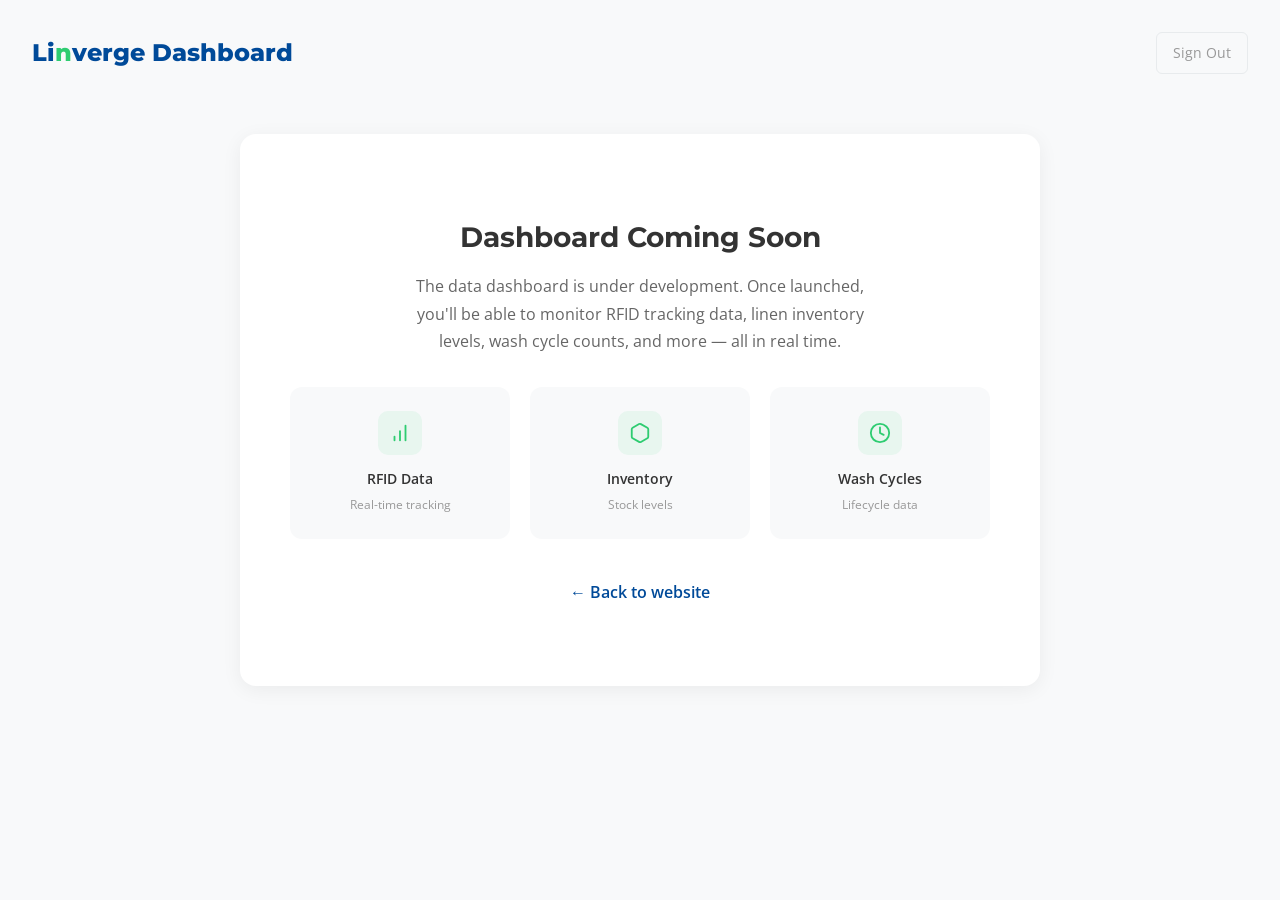
==== dashboard-main.html @ f73af3ba "Initial commit: Linverge website v2 - 5 English pages: index, digital-linen, supplies, about, contac" ====
<!DOCTYPE html>
<html lang="en">
<head>
    <meta charset="UTF-8">
    <meta name="viewport" content="width=device-width, initial-scale=1.0">
    <title>Dashboard - Linverge</title>
    <link href="https://fonts.googleapis.com/css2?family=Montserrat:wght@400;600;700;800&family=Open+Sans:wght@300;400;500;600&display=swap" rel="stylesheet">
    <link rel="stylesheet" href="css/common.css">
    <style>
        .dash-wrapper {
            min-height: 100vh;
            background: var(--bg-light);
            padding: 32px;
        }

        .dash-header {
            display: flex;
            align-items: center;
            justify-content: space-between;
            margin-bottom: 32px;
        }

        .dash-logo {
            font-family: 'Montserrat', sans-serif;
            font-size: 24px;
            font-weight: 800;
            color: var(--primary);
        }

        .dash-logo .accent { color: var(--tech); }

        .dash-logout {
            font-size: 14px;
            color: var(--text-muted);
            text-decoration: none;
            padding: 8px 16px;
            border: 1px solid var(--border);
            border-radius: 6px;
            transition: var(--transition);
        }

        .dash-logout:hover {
            color: var(--primary);
            border-color: var(--primary);
        }

        .dash-placeholder {
            background: var(--bg-white);
            border-radius: 16px;
            padding: 80px 40px;
            text-align: center;
            box-shadow: 0 4px 20px var(--shadow);
            max-width: 800px;
            margin: 60px auto;
        }

        .dash-placeholder h2 {
            font-family: 'Montserrat', sans-serif;
            font-size: 28px;
            font-weight: 700;
            color: var(--text-primary);
            margin-bottom: 12px;
        }

        .dash-placeholder p {
            color: var(--text-secondary);
            font-size: 16px;
            max-width: 480px;
            margin: 0 auto 32px;
            line-height: 1.7;
        }

        .dash-features {
            display: grid;
            grid-template-columns: repeat(auto-fit, minmax(200px, 1fr));
            gap: 20px;
            max-width: 700px;
            margin: 0 auto 40px;
        }

        .dash-feature {
            background: var(--bg-light);
            border-radius: 12px;
            padding: 24px 16px;
            text-align: center;
        }

        .dash-feature-icon {
            width: 44px;
            height: 44px;
            margin: 0 auto 12px;
            background: var(--tech-soft);
            border-radius: 10px;
            display: flex;
            align-items: center;
            justify-content: center;
        }

        .dash-feature-icon svg {
            width: 22px;
            height: 22px;
            stroke: var(--tech);
            fill: none;
            stroke-width: 2;
            stroke-linecap: round;
            stroke-linejoin: round;
        }

        .dash-feature h4 {
            font-size: 14px;
            font-weight: 600;
            color: var(--text-primary);
            margin-bottom: 4px;
        }

        .dash-feature p {
            font-size: 12px;
            color: var(--text-muted);
            margin: 0;
        }

        @media (max-width: 768px) {
            .dash-wrapper { padding: 16px; }
            .dash-placeholder { padding: 48px 24px; }
            .dash-placeholder h2 { font-size: 22px; }
        }
    </style>
</head>
<body>
    <div class="dash-wrapper">
        <div class="dash-header">
            <div class="dash-logo">Li<span class="accent">n</span>verge Dashboard</div>
            <a href="index.html" class="dash-logout">Sign Out</a>
        </div>

        <div class="dash-placeholder">
            <h2>Dashboard Coming Soon</h2>
            <p>The data dashboard is under development. Once launched, you'll be able to monitor RFID tracking data, linen inventory levels, wash cycle counts, and more — all in real time.</p>

            <div class="dash-features">
                <div class="dash-feature">
                    <div class="dash-feature-icon">
                        <svg viewBox="0 0 24 24"><path d="M12 20V10"/><path d="M18 20V4"/><path d="M6 20v-4"/></svg>
                    </div>
                    <h4>RFID Data</h4>
                    <p>Real-time tracking</p>
                </div>
                <div class="dash-feature">
                    <div class="dash-feature-icon">
                        <svg viewBox="0 0 24 24"><path d="M21 16V8a2 2 0 0 0-1-1.73l-7-4a2 2 0 0 0-2 0l-7 4A2 2 0 0 0 3 8v8a2 2 0 0 0 1 1.73l7 4a2 2 0 0 0 2 0l7-4A2 2 0 0 0 21 16z"/></svg>
                    </div>
                    <h4>Inventory</h4>
                    <p>Stock levels</p>
                </div>
                <div class="dash-feature">
                    <div class="dash-feature-icon">
                        <svg viewBox="0 0 24 24"><circle cx="12" cy="12" r="10"/><path d="M12 6v6l4 2"/></svg>
                    </div>
                    <h4>Wash Cycles</h4>
                    <p>Lifecycle data</p>
                </div>
            </div>

            <a href="index.html" style="color: var(--primary); text-decoration: none; font-weight: 600;">&larr; Back to website</a>
        </div>
    </div>
</body>
</html>
---- css/common.css ----
/* ===== Linverge V2 — Digital Industrial Luxury ===== */
:root {
    --primary: #004A99;
    --primary-dark: #003570;
    --primary-light: #0062C4;
    --tech: #2ECC71;
    --tech-glow: rgba(46, 204, 113, 0.3);
    --tech-soft: rgba(46, 204, 113, 0.08);
    --dark: #333333;
    --text-primary: #333333;
    --text-secondary: #666666;
    --text-muted: #999999;
    --bg-white: #FFFFFF;
    --bg-light: #F8F9FA;
    --border: #E8EBED;
    --midnight: #0a1628;
    --midnight-light: #162240;
    --mint-white: #f0f7f4;
    --shadow: rgba(0, 0, 0, 0.06);
    --shadow-hover: rgba(0, 0, 0, 0.12);
    --transition: all 0.3s cubic-bezier(0.16, 1, 0.3, 1);
}

* { margin: 0; padding: 0; box-sizing: border-box; }
html { scroll-behavior: smooth; }

body {
    font-family: 'Open Sans', -apple-system, BlinkMacSystemFont, 'Segoe UI', sans-serif;
    color: var(--text-primary);
    background: var(--bg-white);
    line-height: 1.7;
    overflow-x: hidden;
    -webkit-font-smoothing: antialiased;
    word-wrap: break-word;
    overflow-wrap: break-word;
    -webkit-hyphens: auto;
    -ms-hyphens: auto;
    hyphens: auto;
}

/* ===== NAVIGATION ===== */
.navbar {
    position: fixed;
    top: 0; left: 0; right: 0;
    z-index: 1000;
    padding: 0 48px;
    height: 68px;
    display: flex;
    align-items: center;
    justify-content: space-between;
    transition: var(--transition);
}

.navbar.scrolled {
    background: rgba(10, 22, 40, 0.97);
    backdrop-filter: blur(20px);
    box-shadow: 0 2px 20px rgba(0,0,0,0.15);
}

.nav-logo {
    font-family: 'Montserrat', sans-serif;
    font-weight: 700;
    font-size: 22px;
    color: #fff;
    text-decoration: none;
    letter-spacing: 0.02em;
}

.nav-logo .accent { color: var(--tech); }

.nav-links {
    display: flex;
    gap: 32px;
    list-style: none;
    align-items: center;
}

.nav-links a {
    color: rgba(255,255,255,0.8);
    text-decoration: none;
    font-size: 14px;
    font-weight: 500;
    transition: color 0.3s;
    position: relative;
}

.nav-links a::after {
    content: '';
    position: absolute;
    bottom: -4px;
    left: 0;
    width: 0;
    height: 2px;
    background: var(--tech);
    transition: width 0.3s;
}

.nav-links a:hover { color: #fff; }
.nav-links a:hover::after { width: 100%; }
.nav-links a.active { color: var(--tech); }
.nav-links a.active::after { width: 100%; }

.lang-switch {
    display: flex;
    gap: 6px;
    align-items: center;
}

.lang-switch a {
    color: rgba(255,255,255,0.45);
    text-decoration: none;
    font-size: 11px;
    font-weight: 600;
    padding: 4px 8px;
    border-radius: 4px;
    transition: var(--transition);
}

.lang-switch a:hover,
.lang-switch a.active {
    color: var(--tech);
    background: rgba(46, 204, 113, 0.1);
}

.nav-cta {
    background: var(--tech);
    color: var(--primary-dark);
    padding: 10px 24px;
    border-radius: 8px;
    text-decoration: none;
    font-size: 14px;
    font-weight: 700;
    transition: var(--transition);
    position: relative;
    overflow: hidden;
}

.nav-cta::before {
    content: '';
    position: absolute;
    inset: 0;
    background: linear-gradient(135deg, transparent, rgba(255,255,255,0.2), transparent);
    transform: translateX(-100%);
    transition: transform 0.5s;
}

.nav-cta:hover::before { transform: translateX(100%); }
.nav-cta:hover {
    box-shadow: 0 4px 20px var(--tech-glow);
    transform: translateY(-1px);
}

/* ===== HERO ===== */
.hero {
    position: relative;
    height: 100vh;
    min-height: 700px;
    display: flex;
    align-items: center;
    justify-content: center;
    text-align: center;
    overflow: hidden;
}

.hero-bg {
    position: absolute;
    inset: 0;
    background: url('../hero-bg.jpg') center/cover no-repeat;
}

.hero-overlay {
    position: absolute;
    inset: 0;
    background: linear-gradient(180deg, rgba(0, 74, 153, 0.75) 0%, rgba(0, 53, 112, 0.88) 50%, rgba(0, 30, 60, 0.95) 100%);
}

.hero-content {
    position: relative;
    z-index: 2;
    max-width: 820px;
    padding: 0 24px;
}

.hero-logo {
    font-family: 'Montserrat', sans-serif;
    font-size: 72px;
    font-weight: 700;
    color: #fff;
    letter-spacing: 0.02em;
    margin-bottom: 12px;
    line-height: 1;
}

.hero-logo .accent { color: var(--tech); }

.hero-headline {
    font-family: 'Montserrat', sans-serif;
    font-size: 40px;
    font-weight: 700;
    color: #fff;
    line-height: 1.25;
    margin-bottom: 20px;
    text-wrap: balance;
    overflow-wrap: break-word;
}

.hero-subtitle {
    font-size: 17px;
    color: rgba(255,255,255,0.65);
    max-width: 640px;
    margin: 0 auto 40px;
    line-height: 1.8;
}

.hero-buttons {
    display: flex;
    gap: 16px;
    justify-content: center;
    flex-wrap: wrap;
}

.btn-primary {
    display: inline-flex;
    align-items: center;
    gap: 10px;
    background: var(--tech);
    color: var(--primary-dark);
    padding: 16px 36px;
    border-radius: 8px;
    text-decoration: none;
    font-size: 15px;
    font-weight: 700;
    transition: var(--transition);
    position: relative;
    overflow: hidden;
}

.btn-primary::before {
    content: '';
    position: absolute;
    inset: 0;
    background: linear-gradient(135deg, transparent, rgba(255,255,255,0.25), transparent);
    transform: translateX(-100%);
    transition: transform 0.5s;
}

.btn-primary:hover::before { transform: translateX(100%); }
.btn-primary:hover {
    box-shadow: 0 8px 30px var(--tech-glow);
    transform: translateY(-2px);
}

.btn-secondary {
    display: inline-flex;
    align-items: center;
    gap: 10px;
    background: rgba(255,255,255,0.08);
    color: #fff;
    padding: 16px 36px;
    border-radius: 8px;
    text-decoration: none;
    font-size: 15px;
    font-weight: 600;
    border: 1px solid rgba(255,255,255,0.2);
    transition: var(--transition);
}

.btn-secondary:hover {
    background: rgba(255,255,255,0.15);
    border-color: rgba(255,255,255,0.35);
}

/* Particles */
.particles {
    position: absolute;
    inset: 0;
    z-index: 1;
    pointer-events: none;
    overflow: hidden;
}

.particle {
    position: absolute;
    width: 3px; height: 3px;
    background: var(--tech);
    border-radius: 50%;
    opacity: 0;
    animation: float-up 8s ease-in-out infinite;
}

.particle:nth-child(1) { left: 15%; animation-delay: 0s; }
.particle:nth-child(2) { left: 35%; animation-delay: 1.5s; width: 5px; height: 5px; }
.particle:nth-child(3) { left: 55%; animation-delay: 3s; }
.particle:nth-child(4) { left: 75%; animation-delay: 0.8s; width: 4px; height: 4px; }
.particle:nth-child(5) { left: 90%; animation-delay: 5s; }
.particle:nth-child(6) { left: 25%; animation-delay: 4s; width: 2px; height: 2px; }

@keyframes float-up {
    0% { bottom: -10px; opacity: 0; transform: translateX(0); }
    20% { opacity: 0.5; }
    80% { opacity: 0.2; }
    100% { bottom: 100%; opacity: 0; transform: translateX(15px); }
}

.scroll-hint {
    position: absolute;
    bottom: 32px;
    left: 50%;
    transform: translateX(-50%);
    z-index: 2;
    color: rgba(255,255,255,0.3);
    animation: bounce 2s ease-in-out infinite;
}

@keyframes bounce {
    0%, 100% { transform: translateX(-50%) translateY(0); }
    50% { transform: translateX(-50%) translateY(8px); }
}

/* ===== SECTIONS ===== */
.section {
    padding: 100px 48px;
    max-width: 1200px;
    margin: 0 auto;
}

.section-header {
    text-align: center;
    margin-bottom: 56px;
}

.section-label {
    font-size: 12px;
    font-weight: 700;
    color: var(--tech);
    text-transform: uppercase;
    letter-spacing: 0.15em;
    margin-bottom: 12px;
}

.section-title {
    font-family: 'Montserrat', sans-serif;
    font-size: 36px;
    font-weight: 700;
    color: var(--text-primary);
    line-height: 1.25;
    margin-bottom: 16px;
    word-break: break-word;
    overflow-wrap: break-word;
    text-wrap: balance;
}

.section-desc {
    font-size: 17px;
    color: var(--text-secondary);
    max-width: 600px;
    margin: 0 auto;
    line-height: 1.7;
}

/* ===== PAIN POINTS CAROUSEL ===== */
.pain-carousel {
    display: grid;
    grid-template-columns: repeat(3, 1fr);
    gap: 28px;
}

.pain-card {
    background: var(--bg-white);
    border: 1px solid var(--border);
    border-radius: 16px;
    padding: 40px 32px;
    text-align: center;
    transition: var(--transition);
    position: relative;
    overflow: hidden;
}

.pain-card::before {
    content: '';
    position: absolute;
    top: 0; left: 0;
    width: 100%; height: 3px;
    background: linear-gradient(90deg, var(--primary), var(--tech));
    transform: scaleX(0);
    transform-origin: left;
    transition: transform 0.4s ease;
}

.pain-card:hover {
    box-shadow: 0 16px 48px var(--shadow-hover);
    transform: translateY(-6px);
    border-color: transparent;
}

.pain-card:hover::before { transform: scaleX(1); }

.pain-icon {
    width: 64px; height: 64px;
    background: var(--tech-soft);
    border-radius: 16px;
    display: flex;
    align-items: center;
    justify-content: center;
    margin: 0 auto 24px;
}

.pain-card h3 {
    font-family: 'Montserrat', sans-serif;
    font-size: 20px;
    font-weight: 700;
    color: var(--text-primary);
    margin-bottom: 12px;
    line-height: 1.35;
    word-break: break-word;
    overflow-wrap: break-word;
    text-wrap: balance;
}

.pain-card p {
    font-size: 15px;
    color: var(--text-secondary);
    line-height: 1.7;
}

/* ===== DUAL ENGINE (SPLIT SCREEN) ===== */
.dual-engine {
    display: grid;
    grid-template-columns: 1fr 1fr;
    gap: 0;
    border-radius: 20px;
    overflow: hidden;
    box-shadow: 0 20px 60px var(--shadow-hover);
}

.engine-side {
    padding: 56px 48px;
    position: relative;
    min-height: 480px;
    display: flex;
    flex-direction: column;
    justify-content: center;
}

.engine-side.trace {
    background: var(--bg-white);
    color: var(--text-primary);
    transition: all 0.4s ease;
    cursor: pointer;
}

.engine-side.trace:hover,
.engine-side.trace:active {
    background: linear-gradient(135deg, var(--primary-dark), var(--primary));
    color: #fff;
}

.engine-side.trace:hover .engine-label,
.engine-side.trace:active .engine-label {
    color: var(--tech);
}

.engine-side.trace:hover p,
.engine-side.trace:active p {
    color: rgba(255,255,255,0.7);
}

.engine-side.trace:hover .engine-cta,
.engine-side.trace:active .engine-cta {
    color: var(--tech);
}

.engine-side.supply {
    background: var(--bg-white);
    color: var(--text-primary);
    transition: all 0.4s ease;
    cursor: pointer;
}

.engine-side.supply:hover,
.engine-side.supply:active {
    background: linear-gradient(135deg, var(--primary-dark), var(--primary));
    color: #fff;
}

.engine-side.supply:hover .engine-label,
.engine-side.supply:active .engine-label {
    color: var(--tech);
}

.engine-side.supply:hover p,
.engine-side.supply:active p {
    color: rgba(255,255,255,0.7);
}

.engine-side.supply:hover .engine-cta,
.engine-side.supply:active .engine-cta {
    color: var(--tech);
}

.engine-label {
    font-size: 12px;
    font-weight: 700;
    text-transform: uppercase;
    letter-spacing: 0.12em;
    margin-bottom: 16px;
}

.trace .engine-label { color: var(--primary); }
.supply .engine-label { color: var(--primary); }

.engine-side h3 {
    font-family: 'Montserrat', sans-serif;
    font-size: 28px;
    font-weight: 700;
    margin-bottom: 16px;
    line-height: 1.25;
    word-break: break-word;
    overflow-wrap: break-word;
    text-wrap: balance;
}

.engine-side p {
    font-size: 15px;
    line-height: 1.8;
    margin-bottom: 28px;
}

.trace p { color: rgba(255,255,255,0.7); }
.supply p { color: var(--text-secondary); }

.engine-cta {
    display: inline-flex;
    align-items: center;
    gap: 8px;
    font-size: 14px;
    font-weight: 600;
    text-decoration: none;
    transition: gap 0.3s;
}

.trace .engine-cta { color: var(--tech); }
.supply .engine-cta { color: var(--primary); }

.engine-cta:hover { gap: 14px; }

/* ===== METRICS ===== */
.metrics-grid {
    display: grid;
    grid-template-columns: repeat(3, 1fr);
    gap: 32px;
}

.metric-card {
    text-align: center;
    padding: 48px 32px;
    background: var(--bg-white);
    border: 1px solid var(--border);
    border-radius: 16px;
    transition: var(--transition);
}

.metric-card:hover {
    box-shadow: 0 16px 48px var(--shadow-hover);
    transform: translateY(-4px);
}

.metric-number {
    font-family: 'Montserrat', sans-serif;
    font-size: 56px;
    font-weight: 800;
    color: var(--primary);
    line-height: 1;
    margin-bottom: 4px;
}

.metric-number .accent { color: var(--tech); }

.metric-label {
    font-size: 15px;
    color: var(--text-secondary);
    line-height: 1.6;
}

/* ===== ESG ===== */
.esg-block {
    text-align: center;
    max-width: 720px;
    margin: 0 auto;
}

.esg-block h3 {
    font-family: 'Montserrat', sans-serif;
    font-size: 28px;
    font-weight: 700;
    margin-bottom: 20px;
    color: var(--text-primary);
}

.esg-block p {
    font-size: 17px;
    color: var(--text-secondary);
    line-height: 1.8;
}

/* ===== CTA SECTIONS ===== */
.cta-section {
    background: linear-gradient(135deg, var(--primary-dark), var(--primary));
    padding: 80px 48px;
    text-align: center;
}

.cta-section h2 {
    font-family: 'Montserrat', sans-serif;
    font-size: 34px;
    font-weight: 700;
    color: #fff;
    margin-bottom: 16px;
    word-break: break-word;
    overflow-wrap: break-word;
    text-wrap: balance;
}

.cta-section p {
    font-size: 17px;
    color: rgba(255,255,255,0.65);
    margin-bottom: 36px;
    max-width: 520px;
    margin-left: auto;
    margin-right: auto;
}

.cta-btn {
    display: inline-flex;
    align-items: center;
    gap: 10px;
    background: var(--tech);
    color: var(--primary-dark);
    padding: 16px 40px;
    border-radius: 8px;
    text-decoration: none;
    font-size: 16px;
    font-weight: 700;
    transition: var(--transition);
}

.cta-btn:hover {
    box-shadow: 0 8px 30px var(--tech-glow);
    transform: translateY(-2px);
}

.cta-link {
    display: block;
    margin-top: 20px;
    color: rgba(255,255,255,0.4);
    text-decoration: none;
    font-size: 14px;
    transition: color 0.3s;
}

.cta-link:hover { color: var(--tech); }

/* ===== FOOTER ===== */
.footer {
    background: #0a1628;
    padding: 64px 48px 32px;
}

.footer-grid {
    display: grid;
    grid-template-columns: 2fr 1fr 1fr 1fr;
    gap: 40px;
    max-width: 1200px;
    margin: 0 auto 48px;
}

.footer-brand .logo {
    font-family: 'Montserrat', sans-serif;
    font-size: 24px;
    font-weight: 700;
    color: #fff;
    margin-bottom: 12px;
}

.footer-brand .logo .accent { color: var(--tech); }

.footer-brand p {
    color: rgba(255,255,255,0.4);
    font-size: 14px;
    line-height: 1.7;
}

.footer-col h4 {
    font-family: 'Montserrat', sans-serif;
    font-size: 12px;
    font-weight: 600;
    color: rgba(255,255,255,0.6);
    text-transform: uppercase;
    letter-spacing: 0.08em;
    margin-bottom: 16px;
}

.footer-col a {
    display: block;
    color: rgba(255,255,255,0.4);
    text-decoration: none;
    font-size: 14px;
    margin-bottom: 10px;
    transition: color 0.3s;
}

.footer-col a:hover { color: var(--tech); }

.footer-bottom {
    border-top: 1px solid rgba(255,255,255,0.06);
    padding-top: 24px;
    max-width: 1200px;
    margin: 0 auto;
    display: flex;
    justify-content: space-between;
    align-items: center;
}

.footer-bottom p {
    color: rgba(255,255,255,0.2);
    font-size: 13px;
}

/* Hidden copyright link — looks like plain text */
.footer-copyright-link {
    color: rgba(255,255,255,0.2);
    text-decoration: none;
    font-size: 13px;
    cursor: default;
    transition: none;
}
.footer-copyright-link:hover {
    color: rgba(255,255,255,0.2);
    text-decoration: none;
}

/* ===== PAGE HERO (Sub-pages) ===== */
.page-hero {
    position: relative;
    height: 480px;
    display: flex;
    align-items: center;
    justify-content: center;
    text-align: center;
    background: linear-gradient(135deg, var(--primary-dark), var(--primary));
    overflow: hidden;
}

.page-hero::before {
    content: '';
    position: absolute;
    inset: 0;
    background: url('../hero-bg.jpg') center/cover no-repeat;
    opacity: 0.12;
}

.page-hero::after {
    content: '';
    position: absolute;
    inset: 0;
    background: linear-gradient(180deg, rgba(10, 22, 40, 0.7) 0%, rgba(10, 22, 40, 0.85) 100%);
    z-index: 1;
}

.page-hero-content {
    position: relative;
    z-index: 2;
    max-width: 720px;
    padding: 0 24px;
}

.page-hero h1 {
    font-family: 'Montserrat', sans-serif;
    font-size: 42px;
    font-weight: 700;
    color: #fff;
    margin-bottom: 16px;
    line-height: 1.2;
    word-break: break-word;
    overflow-wrap: break-word;
    text-wrap: balance;
}

.page-hero p {
    font-size: 18px;
    color: rgba(255,255,255,0.6);
    line-height: 1.7;
}

/* ===== ANIMATIONS ===== */
.fade-up {
    opacity: 0;
    transform: translateY(24px);
    transition: all 0.7s cubic-bezier(0.16, 1, 0.3, 1);
}

.fade-up.visible {
    opacity: 1;
    transform: translateY(0);
}

/* Counter animation */
.counter {
    display: inline-block;
}

/* RFID hover tooltip */
.rfid-hover {
    position: relative;
    cursor: pointer;
}

.rfid-tooltip {
    position: absolute;
    bottom: calc(100% + 12px);
    left: 50%;
    transform: translateX(-50%) translateY(8px);
    background: var(--primary-dark);
    color: #fff;
    padding: 12px 18px;
    border-radius: 10px;
    font-size: 13px;
    white-space: nowrap;
    opacity: 0;
    pointer-events: none;
    transition: all 0.3s ease;
    box-shadow: 0 8px 24px rgba(0,0,0,0.2);
    z-index: 10;
}

.rfid-tooltip::after {
    content: '';
    position: absolute;
    top: 100%;
    left: 50%;
    transform: translateX(-50%);
    border: 6px solid transparent;
    border-top-color: var(--primary-dark);
}

.rfid-hover:hover .rfid-tooltip {
    opacity: 1;
    transform: translateX(-50%) translateY(0);
}

.rfid-chip-icon {
    display: inline-flex;
    align-items: center;
    gap: 6px;
    color: var(--tech);
    font-size: 11px;
    font-weight: 600;
    margin-top: 4px;
    opacity: 0;
    transition: opacity 0.3s;
}

.rfid-hover:hover .rfid-chip-icon { opacity: 1; }

/* ===== RESPONSIVE ===== */

/* Tablet landscape */
@media (max-width: 1200px) {
    .section { padding: 80px 36px; }
    .footer-grid { gap: 32px; }
}

/* Tablet portrait */
@media (max-width: 1024px) {
    .navbar { padding: 0 24px; }
    .nav-links { gap: 20px; }
    .pain-carousel { grid-template-columns: 1fr; }
    .dual-engine { grid-template-columns: 1fr; }
    .engine-side { min-height: auto; padding: 40px 32px; }
    .metrics-grid { grid-template-columns: repeat(3, 1fr); gap: 20px; }
    .metric-card { padding: 32px 20px; }
    .metric-number { font-size: 44px; }
    .footer-grid { grid-template-columns: 1fr 1fr; gap: 32px; }
    .section { padding: 72px 24px; }
    .section-title { font-size: 30px; }
    .hero-headline { font-size: 34px; }
}

/* Mobile landscape / large phone */
@media (max-width: 768px) {
    .navbar { padding: 0 16px; }
    .nav-links { display: none; }
    .hero { min-height: 600px; }
    .hero-logo { font-size: 48px; }
    .hero-headline { font-size: 28px; }
    .hero-subtitle { font-size: 15px; }
    .section { padding: 56px 16px; }
    .section-header { margin-bottom: 40px; }
    .section-title { font-size: 26px; }
    .section-label { font-size: 11px; }
    .pain-card { padding: 28px 20px; }
    .pain-card h3 { font-size: 18px; }
    .engine-side { padding: 32px 20px; }
    .engine-side h3 { font-size: 22px; }
    .metric-number { font-size: 40px; }
    .metric-card { padding: 28px 16px; }
    .metric-label { font-size: 13px; }
    .cta-section { padding: 56px 16px; }
    .cta-section h2 { font-size: 24px; }
    .cta-btn { padding: 14px 32px; font-size: 15px; }
    .btn-primary { padding: 14px 28px; font-size: 14px; }
    .btn-secondary { padding: 14px 28px; font-size: 14px; }
    .footer { padding: 40px 16px 20px; }
    .footer-grid { grid-template-columns: 1fr; gap: 28px; }
    .footer-bottom { flex-direction: column; gap: 8px; text-align: center; }
    .page-hero { height: 360px; }
    .page-hero h1 { font-size: 26px; }
    .page-hero p { font-size: 16px; }
    .hero-buttons { flex-direction: column; align-items: center; }
    .hero-buttons a { width: 100%; max-width: 280px; justify-content: center; }
}

/* Small phone */
@media (max-width: 480px) {
    .hero-logo { font-size: 40px; }
    .hero-headline { font-size: 24px; }
    .hero-subtitle { font-size: 14px; }
    .section-title { font-size: 22px; }
    .pain-card h3 { font-size: 16px; }
    .pain-card p { font-size: 14px; }
    .engine-side h3 { font-size: 20px; }
    .engine-side p { font-size: 14px; }
    .metric-number { font-size: 36px; }
    .metric-label { font-size: 12px; }
    .cta-section h2 { font-size: 20px; }
    .cta-section p { font-size: 15px; }
    .page-hero { height: 320px; }
    .page-hero h1 { font-size: 22px; }
    .page-hero p { font-size: 14px; }
    .metrics-grid { grid-template-columns: 1fr; }
}
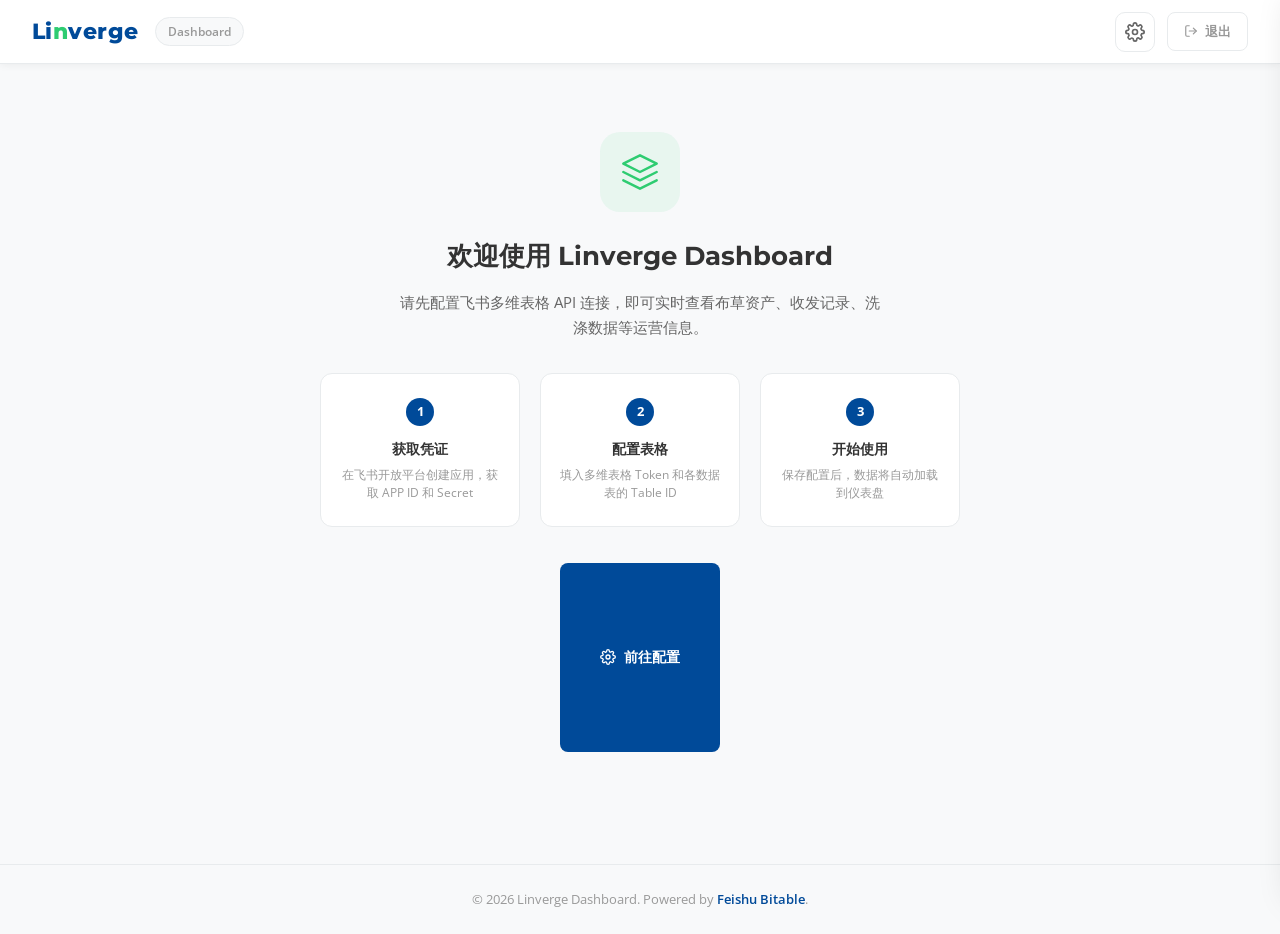
==== commit 2fd16a90: "feat: add full dashboard with Feishu Bitable API integration - Dashboard login page with password pr" ====
--- a/dashboard-main.html
+++ b/dashboard-main.html
@@ -1,168 +1,2003 @@
 <!DOCTYPE html>
-<html lang="en">
+<html lang="zh-CN">
 <head>
     <meta charset="UTF-8">
     <meta name="viewport" content="width=device-width, initial-scale=1.0">
-    <title>Dashboard - Linverge</title>
+    <title>Linverge Dashboard</title>
     <link href="https://fonts.googleapis.com/css2?family=Montserrat:wght@400;600;700;800&family=Open+Sans:wght@300;400;500;600&display=swap" rel="stylesheet">
-    <link rel="stylesheet" href="css/common.css">
     <style>
-        .dash-wrapper {
-            min-height: 100vh;
+        /* ===== CSS Variables (same design system) ===== */
+        :root {
+            --primary: #004A99;
+            --primary-dark: #003570;
+            --primary-light: #0062C4;
+            --tech: #2ECC71;
+            --tech-glow: rgba(46, 204, 113, 0.3);
+            --tech-soft: rgba(46, 204, 113, 0.08);
+            --dark: #333333;
+            --text-primary: #333333;
+            --text-secondary: #666666;
+            --text-muted: #999999;
+            --bg-white: #FFFFFF;
+            --bg-light: #F8F9FA;
+            --border: #E8EBED;
+            --shadow: rgba(0, 0, 0, 0.06);
+            --shadow-hover: rgba(0, 0, 0, 0.12);
+            --transition: all 0.3s cubic-bezier(0.16, 1, 0.3, 1);
+            --danger: #E74C3C;
+            --danger-soft: rgba(231, 76, 60, 0.08);
+            --warning: #F39C12;
+            --warning-soft: rgba(243, 156, 18, 0.08);
+            --info: #3498DB;
+            --info-soft: rgba(52, 152, 219, 0.08);
+        }
+
+        /* ===== Reset & Base ===== */
+        *, *::before, *::after { margin: 0; padding: 0; box-sizing: border-box; }
+        html { scroll-behavior: smooth; }
+
+        body {
+            font-family: 'Open Sans', -apple-system, BlinkMacSystemFont, 'Segoe UI', sans-serif;
+            color: var(--text-primary);
             background: var(--bg-light);
-            padding: 32px;
-        }
-
-        .dash-header {
+            line-height: 1.6;
+            overflow-x: hidden;
+            -webkit-font-smoothing: antialiased;
+        }
+
+        /* ===== Top Navigation ===== */
+        .top-nav {
+            position: fixed;
+            top: 0; left: 0; right: 0;
+            z-index: 1000;
+            height: 64px;
+            background: var(--bg-white);
+            border-bottom: 1px solid var(--border);
             display: flex;
             align-items: center;
             justify-content: space-between;
-            margin-bottom: 32px;
-        }
-
-        .dash-logo {
+            padding: 0 32px;
+            box-shadow: 0 1px 8px var(--shadow);
+        }
+
+        .nav-left {
+            display: flex;
+            align-items: center;
+            gap: 16px;
+        }
+
+        .nav-logo {
             font-family: 'Montserrat', sans-serif;
-            font-size: 24px;
             font-weight: 800;
+            font-size: 22px;
             color: var(--primary);
-        }
-
-        .dash-logo .accent { color: var(--tech); }
-
-        .dash-logout {
-            font-size: 14px;
+            text-decoration: none;
+            letter-spacing: 0.02em;
+        }
+
+        .nav-logo .accent { color: var(--tech); }
+
+        .nav-badge {
+            font-family: 'Open Sans', sans-serif;
+            font-size: 12px;
+            font-weight: 600;
+            color: var(--text-muted);
+            background: var(--bg-light);
+            padding: 4px 12px;
+            border-radius: 20px;
+            border: 1px solid var(--border);
+        }
+
+        .nav-right {
+            display: flex;
+            align-items: center;
+            gap: 12px;
+        }
+
+        .nav-btn {
+            width: 40px;
+            height: 40px;
+            border: 1px solid var(--border);
+            border-radius: 10px;
+            background: var(--bg-white);
+            cursor: pointer;
+            display: flex;
+            align-items: center;
+            justify-content: center;
+            transition: var(--transition);
+            color: var(--text-secondary);
+        }
+
+        .nav-btn:hover {
+            border-color: var(--primary);
+            color: var(--primary);
+            background: var(--tech-soft);
+        }
+
+        .nav-btn svg {
+            width: 20px;
+            height: 20px;
+            stroke: currentColor;
+            fill: none;
+            stroke-width: 2;
+            stroke-linecap: round;
+            stroke-linejoin: round;
+        }
+
+        .nav-btn.active {
+            background: var(--primary);
+            border-color: var(--primary);
+            color: #fff;
+        }
+
+        .nav-signout {
+            font-size: 13px;
+            font-weight: 600;
             color: var(--text-muted);
             text-decoration: none;
             padding: 8px 16px;
             border: 1px solid var(--border);
-            border-radius: 6px;
+            border-radius: 8px;
             transition: var(--transition);
         }
 
-        .dash-logout:hover {
-            color: var(--primary);
-            border-color: var(--primary);
-        }
-
-        .dash-placeholder {
+        .nav-signout:hover {
+            color: var(--danger);
+            border-color: var(--danger);
+        }
+
+        /* ===== Settings Panel ===== */
+        .settings-overlay {
+            display: none;
+            position: fixed;
+            inset: 0;
+            background: rgba(0, 0, 0, 0.4);
+            z-index: 2000;
+            opacity: 0;
+            transition: opacity 0.3s ease;
+        }
+
+        .settings-overlay.visible {
+            display: block;
+            opacity: 1;
+        }
+
+        .settings-panel {
+            position: fixed;
+            top: 0;
+            right: -520px;
+            width: 500px;
+            max-width: 100vw;
+            height: 100vh;
             background: var(--bg-white);
-            border-radius: 16px;
-            padding: 80px 40px;
-            text-align: center;
-            box-shadow: 0 4px 20px var(--shadow);
-            max-width: 800px;
-            margin: 60px auto;
-        }
-
-        .dash-placeholder h2 {
+            z-index: 2001;
+            box-shadow: -8px 0 32px rgba(0, 0, 0, 0.15);
+            transition: right 0.35s cubic-bezier(0.16, 1, 0.3, 1);
+            overflow-y: auto;
+            display: flex;
+            flex-direction: column;
+        }
+
+        .settings-panel.open {
+            right: 0;
+        }
+
+        .settings-header {
+            display: flex;
+            align-items: center;
+            justify-content: space-between;
+            padding: 24px 28px;
+            border-bottom: 1px solid var(--border);
+            flex-shrink: 0;
+        }
+
+        .settings-header h2 {
             font-family: 'Montserrat', sans-serif;
-            font-size: 28px;
+            font-size: 18px;
             font-weight: 700;
             color: var(--text-primary);
-            margin-bottom: 12px;
-        }
-
-        .dash-placeholder p {
+        }
+
+        .settings-close {
+            width: 36px;
+            height: 36px;
+            border: none;
+            background: var(--bg-light);
+            border-radius: 8px;
+            cursor: pointer;
+            display: flex;
+            align-items: center;
+            justify-content: center;
             color: var(--text-secondary);
-            font-size: 16px;
-            max-width: 480px;
-            margin: 0 auto 32px;
-            line-height: 1.7;
-        }
-
-        .dash-features {
-            display: grid;
-            grid-template-columns: repeat(auto-fit, minmax(200px, 1fr));
-            gap: 20px;
-            max-width: 700px;
-            margin: 0 auto 40px;
-        }
-
-        .dash-feature {
-            background: var(--bg-light);
-            border-radius: 12px;
-            padding: 24px 16px;
-            text-align: center;
-        }
-
-        .dash-feature-icon {
-            width: 44px;
-            height: 44px;
-            margin: 0 auto 12px;
-            background: var(--tech-soft);
-            border-radius: 10px;
-            display: flex;
-            align-items: center;
-            justify-content: center;
-        }
-
-        .dash-feature-icon svg {
-            width: 22px;
-            height: 22px;
-            stroke: var(--tech);
+            transition: var(--transition);
+        }
+
+        .settings-close:hover {
+            background: var(--danger-soft);
+            color: var(--danger);
+        }
+
+        .settings-close svg {
+            width: 18px;
+            height: 18px;
+            stroke: currentColor;
             fill: none;
             stroke-width: 2;
             stroke-linecap: round;
             stroke-linejoin: round;
         }
 
-        .dash-feature h4 {
+        .settings-body {
+            padding: 28px;
+            flex: 1;
+        }
+
+        .settings-section {
+            margin-bottom: 28px;
+        }
+
+        .settings-section-title {
+            font-family: 'Montserrat', sans-serif;
+            font-size: 13px;
+            font-weight: 700;
+            color: var(--primary);
+            text-transform: uppercase;
+            letter-spacing: 0.08em;
+            margin-bottom: 16px;
+            padding-bottom: 8px;
+            border-bottom: 2px solid var(--tech-soft);
+        }
+
+        .form-group {
+            margin-bottom: 16px;
+        }
+
+        .form-group label {
+            display: block;
+            font-size: 13px;
+            font-weight: 600;
+            color: var(--text-secondary);
+            margin-bottom: 6px;
+        }
+
+        .form-group input, .form-group select {
+            width: 100%;
+            padding: 10px 14px;
+            border: 1px solid var(--border);
+            border-radius: 8px;
+            font-family: 'Open Sans', sans-serif;
+            font-size: 14px;
+            color: var(--text-primary);
+            background: var(--bg-white);
+            transition: var(--transition);
+            outline: none;
+        }
+
+        .form-group input:focus, .form-group select:focus {
+            border-color: var(--primary);
+            box-shadow: 0 0 0 3px rgba(0, 74, 153, 0.1);
+        }
+
+        .form-group input::placeholder {
+            color: var(--text-muted);
+        }
+
+        .form-group .input-hint {
+            font-size: 11px;
+            color: var(--text-muted);
+            margin-top: 4px;
+        }
+
+        .settings-actions {
+            display: flex;
+            gap: 12px;
+            margin-top: 24px;
+        }
+
+        .btn {
+            display: inline-flex;
+            align-items: center;
+            justify-content: center;
+            gap: 8px;
+            padding: 12px 24px;
+            border-radius: 8px;
+            font-family: 'Open Sans', sans-serif;
+            font-size: 14px;
+            font-weight: 600;
+            cursor: pointer;
+            border: none;
+            transition: var(--transition);
+            text-decoration: none;
+        }
+
+        .btn svg {
+            width: 16px;
+            height: 16px;
+            stroke: currentColor;
+            fill: none;
+            stroke-width: 2;
+            stroke-linecap: round;
+            stroke-linejoin: round;
+        }
+
+        .btn-primary {
+            background: var(--primary);
+            color: #fff;
+            flex: 1;
+        }
+
+        .btn-primary:hover {
+            background: var(--primary-dark);
+            box-shadow: 0 4px 16px rgba(0, 74, 153, 0.25);
+            transform: translateY(-1px);
+        }
+
+        .btn-secondary {
+            background: var(--bg-light);
+            color: var(--text-secondary);
+            border: 1px solid var(--border);
+        }
+
+        .btn-secondary:hover {
+            border-color: var(--primary);
+            color: var(--primary);
+        }
+
+        .btn-tech {
+            background: var(--tech);
+            color: var(--primary-dark);
+            flex: 1;
+        }
+
+        .btn-tech:hover {
+            box-shadow: 0 4px 16px var(--tech-glow);
+            transform: translateY(-1px);
+        }
+
+        .btn-sm {
+            padding: 8px 16px;
+            font-size: 13px;
+        }
+
+        .btn-icon {
+            width: 36px;
+            height: 36px;
+            padding: 0;
+            border-radius: 8px;
+        }
+
+        .connection-status {
+            display: flex;
+            align-items: center;
+            gap: 8px;
+            padding: 12px 16px;
+            border-radius: 8px;
+            font-size: 13px;
+            font-weight: 500;
+            margin-top: 16px;
+        }
+
+        .connection-status.success {
+            background: var(--tech-soft);
+            color: #27AE60;
+            border: 1px solid rgba(46, 204, 113, 0.2);
+        }
+
+        .connection-status.error {
+            background: var(--danger-soft);
+            color: var(--danger);
+            border: 1px solid rgba(231, 76, 60, 0.2);
+        }
+
+        .connection-status .dot {
+            width: 8px;
+            height: 8px;
+            border-radius: 50%;
+            flex-shrink: 0;
+        }
+
+        .connection-status.success .dot { background: #27AE60; }
+        .connection-status.error .dot { background: var(--danger); }
+
+        /* ===== Main Content ===== */
+        .main-content {
+            padding-top: 64px;
+            min-height: 100vh;
+        }
+
+        .dashboard-container {
+            max-width: 1280px;
+            margin: 0 auto;
+            padding: 28px 32px 48px;
+        }
+
+        /* ===== Setup Wizard (no config) ===== */
+        .setup-wizard {
+            display: flex;
+            flex-direction: column;
+            align-items: center;
+            justify-content: center;
+            min-height: calc(100vh - 200px);
+            text-align: center;
+            padding: 40px 24px;
+        }
+
+        .setup-icon {
+            width: 80px;
+            height: 80px;
+            background: var(--tech-soft);
+            border-radius: 20px;
+            display: flex;
+            align-items: center;
+            justify-content: center;
+            margin-bottom: 24px;
+        }
+
+        .setup-icon svg {
+            width: 40px;
+            height: 40px;
+            stroke: var(--tech);
+            fill: none;
+            stroke-width: 1.5;
+            stroke-linecap: round;
+            stroke-linejoin: round;
+        }
+
+        .setup-wizard h2 {
+            font-family: 'Montserrat', sans-serif;
+            font-size: 26px;
+            font-weight: 700;
+            color: var(--text-primary);
+            margin-bottom: 12px;
+        }
+
+        .setup-wizard p {
+            font-size: 15px;
+            color: var(--text-secondary);
+            max-width: 480px;
+            line-height: 1.7;
+            margin-bottom: 32px;
+        }
+
+        .setup-steps {
+            display: grid;
+            grid-template-columns: repeat(3, 1fr);
+            gap: 20px;
+            max-width: 640px;
+            width: 100%;
+            margin-bottom: 36px;
+        }
+
+        .setup-step {
+            background: var(--bg-white);
+            border: 1px solid var(--border);
+            border-radius: 12px;
+            padding: 24px 16px;
+            text-align: center;
+            transition: var(--transition);
+        }
+
+        .setup-step:hover {
+            box-shadow: 0 8px 24px var(--shadow-hover);
+            transform: translateY(-2px);
+        }
+
+        .setup-step-num {
+            width: 28px;
+            height: 28px;
+            background: var(--primary);
+            color: #fff;
+            border-radius: 50%;
+            display: inline-flex;
+            align-items: center;
+            justify-content: center;
+            font-size: 13px;
+            font-weight: 700;
+            margin-bottom: 12px;
+        }
+
+        .setup-step h4 {
             font-size: 14px;
             font-weight: 600;
             color: var(--text-primary);
-            margin-bottom: 4px;
-        }
-
-        .dash-feature p {
+            margin-bottom: 6px;
+        }
+
+        .setup-step p {
             font-size: 12px;
             color: var(--text-muted);
             margin: 0;
+            line-height: 1.5;
+        }
+
+        /* ===== Summary Cards ===== */
+        .summary-row {
+            display: grid;
+            grid-template-columns: repeat(4, 1fr);
+            gap: 20px;
+            margin-bottom: 28px;
+        }
+
+        .summary-card {
+            background: var(--bg-white);
+            border: 1px solid var(--border);
+            border-radius: 14px;
+            padding: 24px;
+            display: flex;
+            align-items: flex-start;
+            gap: 16px;
+            transition: var(--transition);
+            position: relative;
+            overflow: hidden;
+        }
+
+        .summary-card::before {
+            content: '';
+            position: absolute;
+            top: 0; left: 0;
+            width: 100%; height: 3px;
+            background: linear-gradient(90deg, var(--primary), var(--tech));
+            transform: scaleX(0);
+            transform-origin: left;
+            transition: transform 0.4s ease;
+        }
+
+        .summary-card:hover {
+            box-shadow: 0 8px 32px var(--shadow-hover);
+            transform: translateY(-2px);
+        }
+
+        .summary-card:hover::before { transform: scaleX(1); }
+
+        .summary-card-icon {
+            width: 48px;
+            height: 48px;
+            border-radius: 12px;
+            display: flex;
+            align-items: center;
+            justify-content: center;
+            flex-shrink: 0;
+        }
+
+        .summary-card-icon svg {
+            width: 24px;
+            height: 24px;
+            stroke-width: 2;
+            stroke-linecap: round;
+            stroke-linejoin: round;
+            fill: none;
+        }
+
+        .summary-card-icon.blue {
+            background: var(--info-soft);
+        }
+        .summary-card-icon.blue svg { stroke: var(--info); }
+
+        .summary-card-icon.green {
+            background: var(--tech-soft);
+        }
+        .summary-card-icon.green svg { stroke: var(--tech); }
+
+        .summary-card-icon.orange {
+            background: var(--warning-soft);
+        }
+        .summary-card-icon.orange svg { stroke: var(--warning); }
+
+        .summary-card-icon.red {
+            background: var(--danger-soft);
+        }
+        .summary-card-icon.red svg { stroke: var(--danger); }
+
+        .summary-card-info { flex: 1; min-width: 0; }
+
+        .summary-card-label {
+            font-size: 13px;
+            font-weight: 500;
+            color: var(--text-muted);
+            margin-bottom: 4px;
+        }
+
+        .summary-card-value {
+            font-family: 'Montserrat', sans-serif;
+            font-size: 28px;
+            font-weight: 800;
+            color: var(--text-primary);
+            line-height: 1.2;
+        }
+
+        .summary-card-sub {
+            font-size: 12px;
+            color: var(--text-muted);
+            margin-top: 4px;
+        }
+
+        .summary-card.alert-active {
+            border-color: rgba(231, 76, 60, 0.3);
+        }
+
+        .summary-card.alert-active .summary-card-value {
+            color: var(--danger);
+        }
+
+        /* ===== Tabs ===== */
+        .tabs-container {
+            background: var(--bg-white);
+            border: 1px solid var(--border);
+            border-radius: 14px;
+            overflow: hidden;
+        }
+
+        .tabs-nav {
+            display: flex;
+            border-bottom: 1px solid var(--border);
+            overflow-x: auto;
+            -webkit-overflow-scrolling: touch;
+            scrollbar-width: none;
+        }
+
+        .tabs-nav::-webkit-scrollbar { display: none; }
+
+        .tab-btn {
+            flex: 1;
+            min-width: 120px;
+            padding: 16px 20px;
+            border: none;
+            background: none;
+            font-family: 'Open Sans', sans-serif;
+            font-size: 14px;
+            font-weight: 600;
+            color: var(--text-muted);
+            cursor: pointer;
+            transition: var(--transition);
+            position: relative;
+            white-space: nowrap;
+            text-align: center;
+        }
+
+        .tab-btn:hover {
+            color: var(--text-primary);
+            background: var(--bg-light);
+        }
+
+        .tab-btn.active {
+            color: var(--primary);
+        }
+
+        .tab-btn.active::after {
+            content: '';
+            position: absolute;
+            bottom: 0;
+            left: 16px;
+            right: 16px;
+            height: 3px;
+            background: var(--tech);
+            border-radius: 3px 3px 0 0;
+        }
+
+        .tab-btn svg {
+            width: 16px;
+            height: 16px;
+            stroke: currentColor;
+            fill: none;
+            stroke-width: 2;
+            stroke-linecap: round;
+            stroke-linejoin: round;
+            vertical-align: -3px;
+            margin-right: 6px;
+        }
+
+        /* ===== Toolbar ===== */
+        .table-toolbar {
+            display: flex;
+            align-items: center;
+            justify-content: space-between;
+            padding: 16px 20px;
+            gap: 12px;
+            flex-wrap: wrap;
+        }
+
+        .toolbar-left {
+            display: flex;
+            align-items: center;
+            gap: 12px;
+            flex: 1;
+            min-width: 200px;
+        }
+
+        .search-box {
+            position: relative;
+            flex: 1;
+            max-width: 360px;
+        }
+
+        .search-box svg {
+            position: absolute;
+            left: 12px;
+            top: 50%;
+            transform: translateY(-50%);
+            width: 16px;
+            height: 16px;
+            stroke: var(--text-muted);
+            fill: none;
+            stroke-width: 2;
+            stroke-linecap: round;
+            stroke-linejoin: round;
+            pointer-events: none;
+        }
+
+        .search-box input {
+            width: 100%;
+            padding: 10px 14px 10px 38px;
+            border: 1px solid var(--border);
+            border-radius: 8px;
+            font-family: 'Open Sans', sans-serif;
+            font-size: 13px;
+            color: var(--text-primary);
+            background: var(--bg-light);
+            outline: none;
+            transition: var(--transition);
+        }
+
+        .search-box input:focus {
+            border-color: var(--primary);
+            background: var(--bg-white);
+            box-shadow: 0 0 0 3px rgba(0, 74, 153, 0.1);
+        }
+
+        .filter-select {
+            padding: 10px 32px 10px 14px;
+            border: 1px solid var(--border);
+            border-radius: 8px;
+            font-family: 'Open Sans', sans-serif;
+            font-size: 13px;
+            color: var(--text-secondary);
+            background: var(--bg-light) url("data:image/svg+xml,%3Csvg xmlns='http://www.w3.org/2000/svg' width='12' height='12' viewBox='0 0 24 24' fill='none' stroke='%23999' stroke-width='2' stroke-linecap='round' stroke-linejoin='round'%3E%3Cpolyline points='6 9 12 15 18 9'%3E%3C/polyline%3E%3C/svg%3E") no-repeat right 12px center;
+            appearance: none;
+            cursor: pointer;
+            outline: none;
+            transition: var(--transition);
+        }
+
+        .filter-select:focus {
+            border-color: var(--primary);
+            box-shadow: 0 0 0 3px rgba(0, 74, 153, 0.1);
+        }
+
+        .toolbar-right {
+            display: flex;
+            align-items: center;
+            gap: 8px;
+        }
+
+        .toolbar-info {
+            font-size: 12px;
+            color: var(--text-muted);
+            padding: 0 8px;
+        }
+
+        /* ===== Data Table ===== */
+        .table-wrapper {
+            overflow-x: auto;
+            -webkit-overflow-scrolling: touch;
+        }
+
+        .data-table {
+            width: 100%;
+            border-collapse: collapse;
+            font-size: 13px;
+        }
+
+        .data-table thead {
+            background: var(--bg-light);
+        }
+
+        .data-table th {
+            padding: 12px 16px;
+            text-align: left;
+            font-weight: 600;
+            color: var(--text-secondary);
+            font-size: 12px;
+            text-transform: uppercase;
+            letter-spacing: 0.04em;
+            white-space: nowrap;
+            border-bottom: 1px solid var(--border);
+            user-select: none;
+        }
+
+        .data-table td {
+            padding: 14px 16px;
+            color: var(--text-primary);
+            border-bottom: 1px solid var(--border);
+            white-space: nowrap;
+        }
+
+        .data-table tbody tr {
+            transition: background 0.15s ease;
+        }
+
+        .data-table tbody tr:hover {
+            background: var(--tech-soft);
+        }
+
+        .data-table tbody tr:last-child td {
+            border-bottom: none;
+        }
+
+        /* Status badges */
+        .status-badge {
+            display: inline-flex;
+            align-items: center;
+            gap: 5px;
+            padding: 4px 10px;
+            border-radius: 20px;
+            font-size: 12px;
+            font-weight: 600;
+        }
+
+        .status-badge .dot {
+            width: 6px;
+            height: 6px;
+            border-radius: 50%;
+        }
+
+        .status-badge.in-use {
+            background: var(--tech-soft);
+            color: #27AE60;
+        }
+        .status-badge.in-use .dot { background: #27AE60; }
+
+        .status-badge.idle {
+            background: var(--info-soft);
+            color: var(--info);
+        }
+        .status-badge.idle .dot { background: var(--info); }
+
+        .status-badge.washing {
+            background: var(--warning-soft);
+            color: var(--warning);
+        }
+        .status-badge.washing .dot { background: var(--warning); }
+
+        .status-badge.alert {
+            background: var(--danger-soft);
+            color: var(--danger);
+        }
+        .status-badge.alert .dot { background: var(--danger); }
+
+        .status-badge.received {
+            background: var(--tech-soft);
+            color: #27AE60;
+        }
+        .status-badge.received .dot { background: #27AE60; }
+
+        .status-badge.sent {
+            background: var(--info-soft);
+            color: var(--info);
+        }
+        .status-badge.sent .dot { background: var(--info); }
+
+        .status-badge.active {
+            background: var(--tech-soft);
+            color: #27AE60;
+        }
+        .status-badge.active .dot { background: #27AE60; }
+
+        .status-badge.inactive {
+            background: var(--danger-soft);
+            color: var(--danger);
+        }
+        .status-badge.inactive .dot { background: var(--danger); }
+
+        .status-badge.normal {
+            background: var(--tech-soft);
+            color: #27AE60;
+        }
+        .status-badge.normal .dot { background: #27AE60; }
+
+        .status-badge.abnormal {
+            background: var(--danger-soft);
+            color: var(--danger);
+        }
+        .status-badge.abnormal .dot { background: var(--danger); }
+
+        /* ===== Pagination ===== */
+        .pagination {
+            display: flex;
+            align-items: center;
+            justify-content: space-between;
+            padding: 16px 20px;
+            border-top: 1px solid var(--border);
+        }
+
+        .pagination-info {
+            font-size: 13px;
+            color: var(--text-muted);
+        }
+
+        .pagination-controls {
+            display: flex;
+            align-items: center;
+            gap: 4px;
+        }
+
+        .page-btn {
+            width: 36px;
+            height: 36px;
+            border: 1px solid var(--border);
+            border-radius: 8px;
+            background: var(--bg-white);
+            cursor: pointer;
+            display: flex;
+            align-items: center;
+            justify-content: center;
+            font-family: 'Open Sans', sans-serif;
+            font-size: 13px;
+            font-weight: 600;
+            color: var(--text-secondary);
+            transition: var(--transition);
+        }
+
+        .page-btn:hover:not(:disabled) {
+            border-color: var(--primary);
+            color: var(--primary);
+        }
+
+        .page-btn.active {
+            background: var(--primary);
+            border-color: var(--primary);
+            color: #fff;
+        }
+
+        .page-btn:disabled {
+            opacity: 0.4;
+            cursor: not-allowed;
+        }
+
+        .page-btn svg {
+            width: 16px;
+            height: 16px;
+            stroke: currentColor;
+            fill: none;
+            stroke-width: 2;
+            stroke-linecap: round;
+            stroke-linejoin: round;
+        }
+
+        /* ===== Empty State ===== */
+        .empty-state {
+            display: flex;
+            flex-direction: column;
+            align-items: center;
+            justify-content: center;
+            padding: 64px 24px;
+            text-align: center;
+        }
+
+        .empty-state svg {
+            width: 64px;
+            height: 64px;
+            stroke: var(--border);
+            fill: none;
+            stroke-width: 1;
+            stroke-linecap: round;
+            stroke-linejoin: round;
+            margin-bottom: 20px;
+        }
+
+        .empty-state h3 {
+            font-family: 'Montserrat', sans-serif;
+            font-size: 18px;
+            font-weight: 600;
+            color: var(--text-secondary);
+            margin-bottom: 8px;
+        }
+
+        .empty-state p {
+            font-size: 14px;
+            color: var(--text-muted);
+            max-width: 400px;
+            line-height: 1.6;
+            margin-bottom: 24px;
+        }
+
+        /* ===== Loading State ===== */
+        .loading-state {
+            display: flex;
+            flex-direction: column;
+            align-items: center;
+            justify-content: center;
+            padding: 64px 24px;
+        }
+
+        .spinner {
+            width: 40px;
+            height: 40px;
+            border: 3px solid var(--border);
+            border-top-color: var(--primary);
+            border-radius: 50%;
+            animation: spin 0.8s linear infinite;
+            margin-bottom: 16px;
+        }
+
+        @keyframes spin {
+            to { transform: rotate(360deg); }
+        }
+
+        .loading-state p {
+            font-size: 14px;
+            color: var(--text-muted);
+        }
+
+        /* ===== Footer ===== */
+        .dashboard-footer {
+            text-align: center;
+            padding: 24px 32px;
+            font-size: 13px;
+            color: var(--text-muted);
+            border-top: 1px solid var(--border);
+            margin-top: 24px;
+        }
+
+        .dashboard-footer a {
+            color: var(--primary);
+            text-decoration: none;
+            font-weight: 600;
+        }
+
+        .dashboard-footer a:hover {
+            text-decoration: underline;
+        }
+
+        /* ===== Toast Notification ===== */
+        .toast-container {
+            position: fixed;
+            top: 80px;
+            right: 24px;
+            z-index: 3000;
+            display: flex;
+            flex-direction: column;
+            gap: 8px;
+        }
+
+        .toast {
+            display: flex;
+            align-items: center;
+            gap: 10px;
+            padding: 14px 20px;
+            background: var(--bg-white);
+            border-radius: 10px;
+            box-shadow: 0 8px 32px rgba(0, 0, 0, 0.15);
+            font-size: 13px;
+            font-weight: 500;
+            color: var(--text-primary);
+            transform: translateX(120%);
+            transition: transform 0.35s cubic-bezier(0.16, 1, 0.3, 1);
+            max-width: 360px;
+            border-left: 4px solid var(--primary);
+        }
+
+        .toast.show { transform: translateX(0); }
+
+        .toast.success { border-left-color: var(--tech); }
+        .toast.error { border-left-color: var(--danger); }
+        .toast.warning { border-left-color: var(--warning); }
+
+        .toast svg {
+            width: 18px;
+            height: 18px;
+            stroke: currentColor;
+            fill: none;
+            stroke-width: 2;
+            stroke-linecap: round;
+            stroke-linejoin: round;
+            flex-shrink: 0;
+        }
+
+        .toast.success svg { stroke: var(--tech); }
+        .toast.error svg { stroke: var(--danger); }
+        .toast.warning svg { stroke: var(--warning); }
+
+        /* ===== Responsive ===== */
+        @media (max-width: 1024px) {
+            .summary-row { grid-template-columns: repeat(2, 1fr); }
+            .dashboard-container { padding: 24px; }
+            .setup-steps { grid-template-columns: repeat(3, 1fr); }
         }
 
         @media (max-width: 768px) {
-            .dash-wrapper { padding: 16px; }
-            .dash-placeholder { padding: 48px 24px; }
-            .dash-placeholder h2 { font-size: 22px; }
+            .top-nav { padding: 0 16px; }
+            .nav-badge { display: none; }
+            .dashboard-container { padding: 16px; }
+            .summary-row { grid-template-columns: 1fr 1fr; gap: 12px; }
+            .summary-card { padding: 16px; }
+            .summary-card-value { font-size: 22px; }
+            .summary-card-icon { width: 40px; height: 40px; }
+            .summary-card-icon svg { width: 20px; height: 20px; }
+            .tab-btn { min-width: 100px; padding: 14px 12px; font-size: 13px; }
+            .tab-btn svg { display: none; }
+            .table-toolbar { flex-direction: column; align-items: stretch; }
+            .toolbar-left { flex-direction: column; }
+            .search-box { max-width: 100%; }
+            .toolbar-right { justify-content: flex-end; }
+            .settings-panel { width: 100vw; }
+            .setup-steps { grid-template-columns: 1fr; max-width: 320px; }
+        }
+
+        @media (max-width: 480px) {
+            .summary-row { grid-template-columns: 1fr; }
+            .nav-signout span { display: none; }
+            .pagination { flex-direction: column; gap: 12px; }
         }
     </style>
 </head>
 <body>
-    <div class="dash-wrapper">
-        <div class="dash-header">
-            <div class="dash-logo">Li<span class="accent">n</span>verge Dashboard</div>
-            <a href="index.html" class="dash-logout">Sign Out</a>
+
+    <!-- ===== Top Navigation ===== -->
+    <nav class="top-nav">
+        <div class="nav-left">
+            <a href="index.html" class="nav-logo">Li<span class="accent">n</span>verge</a>
+            <span class="nav-badge">Dashboard</span>
         </div>
-
-        <div class="dash-placeholder">
-            <h2>Dashboard Coming Soon</h2>
-            <p>The data dashboard is under development. Once launched, you'll be able to monitor RFID tracking data, linen inventory levels, wash cycle counts, and more — all in real time.</p>
-
-            <div class="dash-features">
-                <div class="dash-feature">
-                    <div class="dash-feature-icon">
-                        <svg viewBox="0 0 24 24"><path d="M12 20V10"/><path d="M18 20V4"/><path d="M6 20v-4"/></svg>
-                    </div>
-                    <h4>RFID Data</h4>
-                    <p>Real-time tracking</p>
+        <div class="nav-right">
+            <button class="nav-btn" id="settingsBtn" title="设置">
+                <svg viewBox="0 0 24 24"><circle cx="12" cy="12" r="3"/><path d="M19.4 15a1.65 1.65 0 0 0 .33 1.82l.06.06a2 2 0 0 1-2.83 2.83l-.06-.06a1.65 1.65 0 0 0-1.82-.33 1.65 1.65 0 0 0-1 1.51V21a2 2 0 0 1-4 0v-.09A1.65 1.65 0 0 0 9 19.4a1.65 1.65 0 0 0-1.82.33l-.06.06a2 2 0 0 1-2.83-2.83l.06-.06A1.65 1.65 0 0 0 4.68 15a1.65 1.65 0 0 0-1.51-1H3a2 2 0 0 1 0-4h.09A1.65 1.65 0 0 0 4.6 9a1.65 1.65 0 0 0-.33-1.82l-.06-.06a2 2 0 0 1 2.83-2.83l.06.06A1.65 1.65 0 0 0 9 4.68a1.65 1.65 0 0 0 1-1.51V3a2 2 0 0 1 4 0v.09a1.65 1.65 0 0 0 1 1.51 1.65 1.65 0 0 0 1.82-.33l.06-.06a2 2 0 0 1 2.83 2.83l-.06.06A1.65 1.65 0 0 0 19.4 9a1.65 1.65 0 0 0 1.51 1H21a2 2 0 0 1 0 4h-.09a1.65 1.65 0 0 0-1.51 1z"/></svg>
+            </button>
+            <a href="index.html" class="nav-signout">
+                <svg viewBox="0 0 24 24" style="width:14px;height:14px;stroke:currentColor;fill:none;stroke-width:2;stroke-linecap:round;stroke-linejoin:round;vertical-align:-2px;margin-right:4px;"><path d="M9 21H5a2 2 0 0 1-2-2V5a2 2 0 0 1 2-2h4"/><polyline points="16 17 21 12 16 7"/><line x1="21" y1="12" x2="9" y2="12"/></svg>
+                <span>退出</span>
+            </a>
+        </div>
+    </nav>
+
+    <!-- ===== Settings Overlay ===== -->
+    <div class="settings-overlay" id="settingsOverlay"></div>
+
+    <!-- ===== Settings Panel ===== -->
+    <aside class="settings-panel" id="settingsPanel">
+        <div class="settings-header">
+            <h2>飞书 API 配置</h2>
+            <button class="settings-close" id="settingsClose">
+                <svg viewBox="0 0 24 24"><line x1="18" y1="6" x2="6" y2="18"/><line x1="6" y1="6" x2="18" y2="18"/></svg>
+            </button>
+        </div>
+        <div class="settings-body">
+            <div class="settings-section">
+                <div class="settings-section-title">应用凭证</div>
+                <div class="form-group">
+                    <label for="cfgAppId">APP ID</label>
+                    <input type="text" id="cfgAppId" placeholder="cli_xxxxxxxxxx">
                 </div>
-                <div class="dash-feature">
-                    <div class="dash-feature-icon">
-                        <svg viewBox="0 0 24 24"><path d="M21 16V8a2 2 0 0 0-1-1.73l-7-4a2 2 0 0 0-2 0l-7 4A2 2 0 0 0 3 8v8a2 2 0 0 0 1 1.73l7 4a2 2 0 0 0 2 0l7-4A2 2 0 0 0 21 16z"/></svg>
-                    </div>
-                    <h4>Inventory</h4>
-                    <p>Stock levels</p>
+                <div class="form-group">
+                    <label for="cfgAppSecret">APP Secret</label>
+                    <input type="password" id="cfgAppSecret" placeholder="请输入应用密钥">
                 </div>
-                <div class="dash-feature">
-                    <div class="dash-feature-icon">
-                        <svg viewBox="0 0 24 24"><circle cx="12" cy="12" r="10"/><path d="M12 6v6l4 2"/></svg>
-                    </div>
-                    <h4>Wash Cycles</h4>
-                    <p>Lifecycle data</p>
+                <div class="form-group">
+                    <label for="cfgBaseToken">Base Token / App Token</label>
+                    <input type="text" id="cfgBaseToken" placeholder="bascnxxxxxxxxxx 或 appxxxxxxxxxx">
+                    <div class="input-hint">多维表格的 base_token 或 app_token</div>
                 </div>
             </div>
 
-            <a href="index.html" style="color: var(--primary); text-decoration: none; font-weight: 600;">&larr; Back to website</a>
+            <div class="settings-section">
+                <div class="settings-section-title">数据表 ID</div>
+                <div class="form-group">
+                    <label for="cfgTableAssets">布草资产表</label>
+                    <input type="text" id="cfgTableAssets" placeholder="tblxxxxxxxxxx">
+                </div>
+                <div class="form-group">
+                    <label for="cfgTableTransactions">收发记录表</label>
+                    <input type="text" id="cfgTableTransactions" placeholder="tblxxxxxxxxxx">
+                </div>
+                <div class="form-group">
+                    <label for="cfgTableWash">洗涤记录表</label>
+                    <input type="text" id="cfgTableWash" placeholder="tblxxxxxxxxxx">
+                </div>
+                <div class="form-group">
+                    <label for="cfgTableHotels">酒店客户表</label>
+                    <input type="text" id="cfgTableHotels" placeholder="tblxxxxxxxxxx">
+                </div>
+                <div class="form-group">
+                    <label for="cfgTableInventory">库存盘点表</label>
+                    <input type="text" id="cfgTableInventory" placeholder="tblxxxxxxxxxx">
+                </div>
+            </div>
+
+            <div class="settings-actions">
+                <button class="btn btn-primary" id="saveConfigBtn">
+                    <svg viewBox="0 0 24 24"><path d="M19 21H5a2 2 0 0 1-2-2V5a2 2 0 0 1 2-2h11l5 5v11a2 2 0 0 1-2 2z"/><polyline points="17 21 17 13 7 13 7 21"/><polyline points="7 3 7 8 15 8"/></svg>
+                    保存配置
+                </button>
+                <button class="btn btn-tech" id="testConnBtn">
+                    <svg viewBox="0 0 24 24"><polyline points="22 12 18 12 15 21 9 3 6 12 2 12"/></svg>
+                    测试连接
+                </button>
+            </div>
+
+            <div id="connectionStatus"></div>
         </div>
-    </div>
+    </aside>
+
+    <!-- ===== Toast Container ===== -->
+    <div class="toast-container" id="toastContainer"></div>
+
+    <!-- ===== Main Content ===== -->
+    <main class="main-content">
+        <div class="dashboard-container">
+
+            <!-- Setup Wizard (shown when no config) -->
+            <div class="setup-wizard" id="setupWizard" style="display:none;">
+                <div class="setup-icon">
+                    <svg viewBox="0 0 24 24"><path d="M12 2L2 7l10 5 10-5-10-5z"/><path d="M2 17l10 5 10-5"/><path d="M2 12l10 5 10-5"/></svg>
+                </div>
+                <h2>欢迎使用 Linverge Dashboard</h2>
+                <p>请先配置飞书多维表格 API 连接，即可实时查看布草资产、收发记录、洗涤数据等运营信息。</p>
+                <div class="setup-steps">
+                    <div class="setup-step">
+                        <div class="setup-step-num">1</div>
+                        <h4>获取凭证</h4>
+                        <p>在飞书开放平台创建应用，获取 APP ID 和 Secret</p>
+                    </div>
+                    <div class="setup-step">
+                        <div class="setup-step-num">2</div>
+                        <h4>配置表格</h4>
+                        <p>填入多维表格 Token 和各数据表的 Table ID</p>
+                    </div>
+                    <div class="setup-step">
+                        <div class="setup-step-num">3</div>
+                        <h4>开始使用</h4>
+                        <p>保存配置后，数据将自动加载到仪表盘</p>
+                    </div>
+                </div>
+                <button class="btn btn-primary" id="setupConfigBtn" style="padding:14px 40px;">
+                    <svg viewBox="0 0 24 24"><circle cx="12" cy="12" r="3"/><path d="M19.4 15a1.65 1.65 0 0 0 .33 1.82l.06.06a2 2 0 0 1-2.83 2.83l-.06-.06a1.65 1.65 0 0 0-1.82-.33 1.65 1.65 0 0 0-1 1.51V21a2 2 0 0 1-4 0v-.09A1.65 1.65 0 0 0 9 19.4a1.65 1.65 0 0 0-1.82.33l-.06.06a2 2 0 0 1-2.83-2.83l.06-.06A1.65 1.65 0 0 0 4.68 15a1.65 1.65 0 0 0-1.51-1H3a2 2 0 0 1 0-4h.09A1.65 1.65 0 0 0 4.6 9a1.65 1.65 0 0 0-.33-1.82l-.06-.06a2 2 0 0 1 2.83-2.83l.06.06A1.65 1.65 0 0 0 9 4.68a1.65 1.65 0 0 0 1-1.51V3a2 2 0 0 1 4 0v.09a1.65 1.65 0 0 0 1 1.51 1.65 1.65 0 0 0 1.82-.33l.06-.06a2 2 0 0 1 2.83 2.83l-.06.06A1.65 1.65 0 0 0 19.4 9a1.65 1.65 0 0 0 1.51 1H21a2 2 0 0 1 0 4h-.09a1.65 1.65 0 0 0-1.51 1z"/></svg>
+                    前往配置
+                </button>
+            </div>
+
+            <!-- Dashboard Content (shown when config exists) -->
+            <div id="dashboardContent" style="display:none;">
+
+                <!-- Row 1: Summary Cards -->
+                <div class="summary-row">
+                    <div class="summary-card">
+                        <div class="summary-card-icon blue">
+                            <svg viewBox="0 0 24 24"><path d="M21 16V8a2 2 0 0 0-1-1.73l-7-4a2 2 0 0 0-2 0l-7 4A2 2 0 0 0 3 8v8a2 2 0 0 0 1 1.73l7 4a2 2 0 0 0 2 0l7-4A2 2 0 0 0 21 16z"/><polyline points="3.27 6.96 12 12.01 20.73 6.96"/><line x1="12" y1="22.08" x2="12" y2="12"/></svg>
+                        </div>
+                        <div class="summary-card-info">
+                            <div class="summary-card-label">总资产数</div>
+                            <div class="summary-card-value" id="statTotalAssets">--</div>
+                            <div class="summary-card-sub" id="statTotalAssetsSub">加载中...</div>
+                        </div>
+                    </div>
+                    <div class="summary-card">
+                        <div class="summary-card-icon green">
+                            <svg viewBox="0 0 24 24"><path d="M22 11.08V12a10 10 0 1 1-5.93-9.14"/><polyline points="22 4 12 14.01 9 11.01"/></svg>
+                        </div>
+                        <div class="summary-card-info">
+                            <div class="summary-card-label">在用中</div>
+                            <div class="summary-card-value" id="statInUse">--</div>
+                            <div class="summary-card-sub" id="statInUseSub">加载中...</div>
+                        </div>
+                    </div>
+                    <div class="summary-card">
+                        <div class="summary-card-icon orange">
+                            <svg viewBox="0 0 24 24"><polyline points="23 4 23 10 17 10"/><polyline points="1 20 1 14 7 14"/><path d="M3.51 9a9 9 0 0 1 14.85-3.36L23 10M1 14l4.64 4.36A9 9 0 0 0 20.49 15"/></svg>
+                        </div>
+                        <div class="summary-card-info">
+                            <div class="summary-card-label">今日洗涤</div>
+                            <div class="summary-card-value" id="statWashToday">--</div>
+                            <div class="summary-card-sub" id="statWashTodaySub">加载中...</div>
+                        </div>
+                    </div>
+                    <div class="summary-card" id="alertCard">
+                        <div class="summary-card-icon red">
+                            <svg viewBox="0 0 24 24"><path d="M10.29 3.86L1.82 18a2 2 0 0 0 1.71 3h16.94a2 2 0 0 0 1.71-3L13.71 3.86a2 2 0 0 0-3.42 0z"/><line x1="12" y1="9" x2="12" y2="13"/><line x1="12" y1="17" x2="12.01" y2="17"/></svg>
+                        </div>
+                        <div class="summary-card-info">
+                            <div class="summary-card-label">预警</div>
+                            <div class="summary-card-value" id="statAlerts">--</div>
+                            <div class="summary-card-sub" id="statAlertsSub">加载中...</div>
+                        </div>
+                    </div>
+                </div>
+
+                <!-- Row 2 & 3: Tabs + Table -->
+                <div class="tabs-container">
+                    <div class="tabs-nav" id="tabsNav">
+                        <button class="tab-btn active" data-tab="assets">
+                            <svg viewBox="0 0 24 24"><path d="M21 16V8a2 2 0 0 0-1-1.73l-7-4a2 2 0 0 0-2 0l-7 4A2 2 0 0 0 3 8v8a2 2 0 0 0 1 1.73l7 4a2 2 0 0 0 2 0l7-4A2 2 0 0 0 21 16z"/></svg>
+                            布草资产
+                        </button>
+                        <button class="tab-btn" data-tab="transactions">
+                            <svg viewBox="0 0 24 24"><polyline points="22 12 18 12 15 21 9 3 6 12 2 12"/></svg>
+                            收发记录
+                        </button>
+                        <button class="tab-btn" data-tab="wash">
+                            <svg viewBox="0 0 24 24"><polyline points="23 4 23 10 17 10"/><polyline points="1 20 1 14 7 14"/><path d="M3.51 9a9 9 0 0 1 14.85-3.36L23 10M1 14l4.64 4.36A9 9 0 0 0 20.49 15"/></svg>
+                            洗涤记录
+                        </button>
+                        <button class="tab-btn" data-tab="hotels">
+                            <svg viewBox="0 0 24 24"><path d="M3 9l9-7 9 7v11a2 2 0 0 1-2 2H5a2 2 0 0 1-2-2z"/><polyline points="9 22 9 12 15 12 15 22"/></svg>
+                            酒店客户
+                        </button>
+                        <button class="tab-btn" data-tab="inventory">
+                            <svg viewBox="0 0 24 24"><path d="M9 5H7a2 2 0 0 0-2 2v12a2 2 0 0 0 2 2h10a2 2 0 0 0 2-2V7a2 2 0 0 0-2-2h-2"/><rect x="9" y="3" width="6" height="4" rx="1"/><line x1="9" y1="12" x2="15" y2="12"/><line x1="9" y1="16" x2="15" y2="16"/></svg>
+                            库存盘点
+                        </button>
+                    </div>
+
+                    <!-- Toolbar -->
+                    <div class="table-toolbar">
+                        <div class="toolbar-left">
+                            <div class="search-box">
+                                <svg viewBox="0 0 24 24"><circle cx="11" cy="11" r="8"/><line x1="21" y1="21" x2="16.65" y2="16.65"/></svg>
+                                <input type="text" id="searchInput" placeholder="搜索...">
+                            </div>
+                            <select class="filter-select" id="filterSelect">
+                                <option value="">全部状态</option>
+                            </select>
+                        </div>
+                        <div class="toolbar-right">
+                            <span class="toolbar-info" id="toolbarInfo"></span>
+                            <button class="btn btn-secondary btn-sm" id="exportCsvBtn" title="导出CSV">
+                                <svg viewBox="0 0 24 24"><path d="M21 15v4a2 2 0 0 1-2 2H5a2 2 0 0 1-2-2v-4"/><polyline points="7 10 12 15 17 10"/><line x1="12" y1="15" x2="12" y2="3"/></svg>
+                                导出 CSV
+                            </button>
+                            <button class="btn btn-secondary btn-icon btn-sm" id="refreshBtn" title="刷新数据">
+                                <svg viewBox="0 0 24 24"><polyline points="23 4 23 10 17 10"/><path d="M20.49 15a9 9 0 1 1-2.12-9.36L23 10"/></svg>
+                            </button>
+                        </div>
+                    </div>
+
+                    <!-- Table Area -->
+                    <div id="tableArea">
+                        <!-- Loading State -->
+                        <div class="loading-state" id="loadingState">
+                            <div class="spinner"></div>
+                            <p>正在加载数据...</p>
+                        </div>
+
+                        <!-- Empty State -->
+                        <div class="empty-state" id="emptyState" style="display:none;">
+                            <svg viewBox="0 0 24 24"><path d="M13 2H6a2 2 0 0 0-2 2v16a2 2 0 0 0 2 2h12a2 2 0 0 0 2-2V9z"/><polyline points="13 2 13 9 20 9"/></svg>
+                            <h3>暂无数据</h3>
+                            <p>暂无数据，请先配置飞书API连接。如果已配置，请检查网络连接后重试。</p>
+                            <button class="btn btn-primary btn-sm" id="emptyConfigBtn">
+                                <svg viewBox="0 0 24 24"><circle cx="12" cy="12" r="3"/><path d="M19.4 15a1.65 1.65 0 0 0 .33 1.82l.06.06a2 2 0 0 1-2.83 2.83l-.06-.06a1.65 1.65 0 0 0-1.82-.33 1.65 1.65 0 0 0-1 1.51V21a2 2 0 0 1-4 0v-.09A1.65 1.65 0 0 0 9 19.4a1.65 1.65 0 0 0-1.82.33l-.06.06a2 2 0 0 1-2.83-2.83l.06-.06A1.65 1.65 0 0 0 4.68 15a1.65 1.65 0 0 0-1.51-1H3a2 2 0 0 1 0-4h.09A1.65 1.65 0 0 0 4.6 9a1.65 1.65 0 0 0-.33-1.82l-.06-.06a2 2 0 0 1 2.83-2.83l.06.06A1.65 1.65 0 0 0 9 4.68a1.65 1.65 0 0 0 1-1.51V3a2 2 0 0 1 4 0v.09a1.65 1.65 0 0 0 1 1.51 1.65 1.65 0 0 0 1.82-.33l.06-.06a2 2 0 0 1 2.83 2.83l-.06.06A1.65 1.65 0 0 0 19.4 9a1.65 1.65 0 0 0 1.51 1H21a2 2 0 0 1 0 4h-.09a1.65 1.65 0 0 0-1.51 1z"/></svg>
+                                前往配置
+                            </button>
+                        </div>
+
+                        <!-- Data Table -->
+                        <div class="table-wrapper" id="tableWrapper" style="display:none;">
+                            <table class="data-table" id="dataTable">
+                                <thead id="tableHead"></thead>
+                                <tbody id="tableBody"></tbody>
+                            </table>
+                        </div>
+                    </div>
+
+                    <!-- Pagination -->
+                    <div class="pagination" id="pagination" style="display:none;">
+                        <div class="pagination-info" id="paginationInfo"></div>
+                        <div class="pagination-controls" id="paginationControls"></div>
+                    </div>
+                </div>
+            </div>
+
+        </div>
+
+        <!-- Footer -->
+        <footer class="dashboard-footer">
+            &copy; 2026 Linverge Dashboard. Powered by <a href="https://open.feishu.cn" target="_blank" rel="noopener">Feishu Bitable</a>.
+        </footer>
+    </main>
+
+    <!-- ===== Feishu API Middleware ===== -->
+    <script src="js/feishu-api.js"></script>
+
+    <!-- ===== Inline Dashboard Script ===== -->
+    <script>
+    (function() {
+        'use strict';
+
+        // ===== Constants =====
+        const CONFIG_KEY = 'linverge_dashboard_config';
+        const PAGE_SIZE = 20;
+
+        // ===== Tab Definitions =====
+        const TABS = {
+            assets: {
+                name: '布草资产',
+                tableId: 'tableAssets',
+                columns: ['RFID标签', '类别', '所属酒店', '状态', '洗涤次数', '创建时间'],
+                keys: ['rfid', 'category', 'hotel', 'status', 'washCount', 'createdAt'],
+                filters: [
+                    { value: '', label: '全部状态' },
+                    { value: '在用', label: '在用' },
+                    { value: '空闲', label: '空闲' },
+                    { value: '洗涤中', label: '洗涤中' },
+                    { value: '预警', label: '预警' }
+                ],
+                statusMap: {
+                    '在用': 'in-use',
+                    '空闲': 'idle',
+                    '洗涤中': 'washing',
+                    '预警': 'alert'
+                }
+            },
+            transactions: {
+                name: '收发记录',
+                tableId: 'tableTransactions',
+                columns: ['单据编号', '类型', '布草数量', '酒店', '操作时间'],
+                keys: ['docNo', 'type', 'quantity', 'hotel', 'operatedAt'],
+                filters: [
+                    { value: '', label: '全部类型' },
+                    { value: '收', label: '收入' },
+                    { value: '发', label: '发出' }
+                ],
+                statusMap: {
+                    '收': 'received',
+                    '发': 'sent'
+                }
+            },
+            wash: {
+                name: '洗涤记录',
+                tableId: 'tableWash',
+                columns: ['RFID标签', '洗涤次数', '洗涤日期', '状态'],
+                keys: ['rfid', 'washCount', 'washDate', 'status'],
+                filters: [
+                    { value: '', label: '全部状态' },
+                    { value: '已完成', label: '已完成' },
+                    { value: '进行中', label: '进行中' },
+                    { value: '待处理', label: '待处理' }
+                ],
+                statusMap: {
+                    '已完成': 'normal',
+                    '进行中': 'washing',
+                    '待处理': 'idle'
+                }
+            },
+            hotels: {
+                name: '酒店客户',
+                tableId: 'tableHotels',
+                columns: ['酒店名称', '联系人', '电话', '布草数量', '状态'],
+                keys: ['name', 'contact', 'phone', 'linenCount', 'status'],
+                filters: [
+                    { value: '', label: '全部状态' },
+                    { value: '活跃', label: '活跃' },
+                    { value: '停用', label: '停用' }
+                ],
+                statusMap: {
+                    '活跃': 'active',
+                    '停用': 'inactive'
+                }
+            },
+            inventory: {
+                name: '库存盘点',
+                tableId: 'tableInventory',
+                columns: ['盘点日期', '酒店', '应有数量', '实际数量', '差异'],
+                keys: ['checkDate', 'hotel', 'expected', 'actual', 'diff'],
+                filters: [
+                    { value: '', label: '全部状态' },
+                    { value: '正常', label: '正常' },
+                    { value: '异常', label: '异常' }
+                ],
+                statusMap: {
+                    '正常': 'normal',
+                    '异常': 'abnormal'
+                }
+            }
+        };
+
+        // ===== State =====
+        let currentTab = 'assets';
+        let currentPage = 1;
+        let allData = {};      // { tabKey: [rows] }
+        let filteredData = [];  // current filtered rows
+        let isLoading = false;
+
+        // ===== DOM Elements =====
+        const $ = (sel) => document.querySelector(sel);
+        const $$ = (sel) => document.querySelectorAll(sel);
+
+        const settingsBtn = $('#settingsBtn');
+        const settingsPanel = $('#settingsPanel');
+        const settingsOverlay = $('#settingsOverlay');
+        const settingsClose = $('#settingsClose');
+        const saveConfigBtn = $('#saveConfigBtn');
+        const testConnBtn = $('#testConnBtn');
+        const setupWizard = $('#setupWizard');
+        const dashboardContent = $('#dashboardContent');
+        const loadingState = $('#loadingState');
+        const emptyState = $('#emptyState');
+        const tableWrapper = $('#tableWrapper');
+        const tableHead = $('#tableHead');
+        const tableBody = $('#tableBody');
+        const searchInput = $('#searchInput');
+        const filterSelect = $('#filterSelect');
+        const toolbarInfo = $('#toolbarInfo');
+        const exportCsvBtn = $('#exportCsvBtn');
+        const refreshBtn = $('#refreshBtn');
+        const pagination = $('#pagination');
+        const paginationInfo = $('#paginationInfo');
+        const paginationControls = $('#paginationControls');
+        const toastContainer = $('#toastContainer');
+
+        // ===== Config Helpers =====
+        function getConfig() {
+            try {
+                const raw = localStorage.getItem(CONFIG_KEY);
+                return raw ? JSON.parse(raw) : null;
+            } catch (e) {
+                return null;
+            }
+        }
+
+        function saveConfig(config) {
+            localStorage.setItem(CONFIG_KEY, JSON.stringify(config));
+        }
+
+        function loadConfigToForm(config) {
+            if (!config) return;
+            $('#cfgAppId').value = config.appId || '';
+            $('#cfgAppSecret').value = config.appSecret || '';
+            $('#cfgBaseToken').value = config.baseToken || '';
+            $('#cfgTableAssets').value = config.tableAssets || '';
+            $('#cfgTableTransactions').value = config.tableTransactions || '';
+            $('#cfgTableWash').value = config.tableWash || '';
+            $('#cfgTableHotels').value = config.tableHotels || '';
+            $('#cfgTableInventory').value = config.tableInventory || '';
+        }
+
+        function readConfigFromForm() {
+            return {
+                appId: $('#cfgAppId').value.trim(),
+                appSecret: $('#cfgAppSecret').value.trim(),
+                baseToken: $('#cfgBaseToken').value.trim(),
+                tableAssets: $('#cfgTableAssets').value.trim(),
+                tableTransactions: $('#cfgTableTransactions').value.trim(),
+                tableWash: $('#cfgTableWash').value.trim(),
+                tableHotels: $('#cfgTableHotels').value.trim(),
+                tableInventory: $('#cfgTableInventory').value.trim()
+            };
+        }
+
+        // ===== Settings Panel =====
+        function openSettings() {
+            settingsPanel.classList.add('open');
+            settingsOverlay.classList.add('visible');
+            settingsBtn.classList.add('active');
+        }
+
+        function closeSettings() {
+            settingsPanel.classList.remove('open');
+            settingsOverlay.classList.remove('visible');
+            settingsBtn.classList.remove('active');
+        }
+
+        settingsBtn.addEventListener('click', () => {
+            if (settingsPanel.classList.contains('open')) {
+                closeSettings();
+            } else {
+                loadConfigToForm(getConfig());
+                openSettings();
+            }
+        });
+
+        settingsClose.addEventListener('click', closeSettings);
+        settingsOverlay.addEventListener('click', closeSettings);
+
+        $('#setupConfigBtn').addEventListener('click', openSettings);
+        $('#emptyConfigBtn').addEventListener('click', openSettings);
+
+        // ===== Save Config =====
+        saveConfigBtn.addEventListener('click', () => {
+            const config = readConfigFromForm();
+            if (!config.appId || !config.appSecret) {
+                showToast('请填写 APP ID 和 APP Secret', 'error');
+                return;
+            }
+            saveConfig(config);
+            showToast('配置已保存', 'success');
+            closeSettings();
+            initDashboard();
+        });
+
+        // ===== Test Connection =====
+        testConnBtn.addEventListener('click', async () => {
+            const config = readConfigFromForm();
+            if (!config.appId || !config.appSecret || !config.baseToken) {
+                showToast('请先填写 APP ID、APP Secret 和 Base Token', 'error');
+                return;
+            }
+            const statusEl = $('#connectionStatus');
+            statusEl.innerHTML = '<div class="connection-status" style="background:var(--info-soft);color:var(--info);border:1px solid rgba(52,152,219,0.2);"><div class="dot" style="background:var(--info);"></div>正在测试连接...</div>';
+
+            try {
+                if (typeof FeishuAPI !== 'undefined' && FeishuAPI.testConnection) {
+                    const result = await FeishuAPI.testConnection(config);
+                    if (result.success) {
+                        statusEl.innerHTML = '<div class="connection-status success"><div class="dot"></div>连接成功！飞书 API 可正常访问。</div>';
+                        showToast('连接测试成功', 'success');
+                    } else {
+                        statusEl.innerHTML = '<div class="connection-status error"><div class="dot"></div>连接失败：' + (result.message || '请检查配置') + '</div>';
+                        showToast('连接测试失败', 'error');
+                    }
+                } else {
+                    // FeishuAPI not loaded — simulate test
+                    await new Promise(r => setTimeout(r, 1200));
+                    statusEl.innerHTML = '<div class="connection-status success"><div class="dot"></div>配置格式正确。（feishu-api.js 未加载，无法实际测试连接）</div>';
+                    showToast('配置已保存，但 feishu-api.js 未加载', 'warning');
+                }
+            } catch (err) {
+                statusEl.innerHTML = '<div class="connection-status error"><div class="dot"></div>连接失败：' + err.message + '</div>';
+                showToast('连接测试失败', 'error');
+            }
+        });
+
+        // ===== Toast =====
+        function showToast(message, type) {
+            type = type || 'success';
+            const icons = {
+                success: '<svg viewBox="0 0 24 24"><path d="M22 11.08V12a10 10 0 1 1-5.93-9.14"/><polyline points="22 4 12 14.01 9 11.01"/></svg>',
+                error: '<svg viewBox="0 0 24 24"><circle cx="12" cy="12" r="10"/><line x1="15" y1="9" x2="9" y2="15"/><line x1="9" y1="9" x2="15" y2="15"/></svg>',
+                warning: '<svg viewBox="0 0 24 24"><path d="M10.29 3.86L1.82 18a2 2 0 0 0 1.71 3h16.94a2 2 0 0 0 1.71-3L13.71 3.86a2 2 0 0 0-3.42 0z"/><line x1="12" y1="9" x2="12" y2="13"/><line x1="12" y1="17" x2="12.01" y2="17"/></svg>'
+            };
+            const toast = document.createElement('div');
+            toast.className = 'toast ' + type;
+            toast.innerHTML = (icons[type] || '') + '<span>' + message + '</span>';
+            toastContainer.appendChild(toast);
+            requestAnimationFrame(() => {
+                requestAnimationFrame(() => toast.classList.add('show'));
+            });
+            setTimeout(() => {
+                toast.classList.remove('show');
+                setTimeout(() => toast.remove(), 400);
+            }, 3500);
+        }
+
+        // ===== Init Dashboard =====
+        function initDashboard() {
+            const config = getConfig();
+            if (!config || !config.appId) {
+                setupWizard.style.display = '';
+                dashboardContent.style.display = 'none';
+                return;
+            }
+            setupWizard.style.display = 'none';
+            dashboardContent.style.display = '';
+            loadAllData();
+        }
+
+        // ===== Load Data =====
+        async function loadAllData() {
+            if (isLoading) return;
+            isLoading = true;
+            showLoading();
+
+            const config = getConfig();
+
+            // Try loading via FeishuAPI
+            if (typeof FeishuAPI !== 'undefined' && FeishuAPI.fetchTableData) {
+                try {
+                    const promises = Object.keys(TABS).map(async (tabKey) => {
+                        const tabDef = TABS[tabKey];
+                        const tableId = config[tabDef.tableId];
+                        if (!tableId) {
+                            allData[tabKey] = [];
+                            return;
+                        }
+                        try {
+                            const result = await FeishuAPI.fetchTableData(config, tableId);
+                            allData[tabKey] = (result && result.items) ? result.items : [];
+                        } catch (e) {
+                            console.warn('Failed to load ' + tabDef.name + ':', e);
+                            allData[tabKey] = [];
+                        }
+                    });
+                    await Promise.all(promises);
+                } catch (err) {
+                    console.error('Data load error:', err);
+                    showToast('数据加载失败: ' + err.message, 'error');
+                    allData = { assets: [], transactions: [], wash: [], hotels: [], inventory: [] };
+                }
+            } else {
+                // No FeishuAPI — show empty
+                allData = { assets: [], transactions: [], wash: [], hotels: [], inventory: [] };
+            }
+
+            isLoading = false;
+            updateSummaryCards();
+            switchTab(currentTab);
+        }
+
+        // ===== Summary Cards =====
+        function updateSummaryCards() {
+            const assets = allData.assets || [];
+            const washRecords = allData.wash || [];
+            const inventory = allData.inventory || [];
+
+            // Total assets
+            $('#statTotalAssets').textContent = assets.length.toLocaleString();
+            $('#statTotalAssetsSub').textContent = '已登记布草资产';
+
+            // In use
+            const inUseCount = assets.filter(a => a.status === '在用').length;
+            $('#statInUse').textContent = inUseCount.toLocaleString();
+            $('#statInUseSub').textContent = '占比 ' + (assets.length ? Math.round(inUseCount / assets.length * 100) : 0) + '%';
+
+            // Wash today
+            const today = new Date().toISOString().slice(0, 10);
+            const washToday = washRecords.filter(w => {
+                const d = w.washDate || '';
+                return d.startsWith(today);
+            }).length;
+            $('#statWashToday').textContent = washToday.toLocaleString();
+            $('#statWashTodaySub').textContent = '今日洗涤记录';
+
+            // Alerts
+            const alertCount = assets.filter(a => a.status === '预警').length +
+                               inventory.filter(i => i.diff && parseInt(i.diff) !== 0).length;
+            $('#statAlerts').textContent = alertCount.toLocaleString();
+            $('#statAlertsSub').textContent = alertCount > 0 ? '需要关注' : '暂无预警';
+
+            const alertCard = $('#alertCard');
+            if (alertCount > 0) {
+                alertCard.classList.add('alert-active');
+            } else {
+                alertCard.classList.remove('alert-active');
+            }
+        }
+
+        // ===== Tab Switching =====
+        function switchTab(tabKey) {
+            currentTab = tabKey;
+            currentPage = 1;
+            searchInput.value = '';
+
+            // Update tab buttons
+            $$('.tab-btn').forEach(btn => {
+                btn.classList.toggle('active', btn.dataset.tab === tabKey);
+            });
+
+            // Update filter options
+            const tabDef = TABS[tabKey];
+            filterSelect.innerHTML = '';
+            tabDef.filters.forEach(f => {
+                const opt = document.createElement('option');
+                opt.value = f.value;
+                opt.textContent = f.label;
+                filterSelect.appendChild(opt);
+            });
+
+            applyFilter();
+        }
+
+        $('#tabsNav').addEventListener('click', (e) => {
+            const btn = e.target.closest('.tab-btn');
+            if (!btn) return;
+            switchTab(btn.dataset.tab);
+        });
+
+        // ===== Search & Filter =====
+        function applyFilter() {
+            const tabDef = TABS[currentTab];
+            const data = allData[currentTab] || [];
+            const query = searchInput.value.trim().toLowerCase();
+            const filterVal = filterSelect.value;
+
+            filteredData = data.filter(row => {
+                // Filter by status
+                if (filterVal) {
+                    const statusKey = tabDef.keys[tabDef.columns.length > 4 ? 3 : (currentTab === 'transactions' ? 1 : tabDef.columns.length - 1)];
+                    if (row[statusKey] !== filterVal) return false;
+                }
+                // Search
+                if (query) {
+                    return tabDef.keys.some(key => {
+                        const val = (row[key] || '').toString().toLowerCase();
+                        return val.includes(query);
+                    });
+                }
+                return true;
+            });
+
+            currentPage = 1;
+            renderTable();
+        }
+
+        let searchDebounce;
+        searchInput.addEventListener('input', () => {
+            clearTimeout(searchDebounce);
+            searchDebounce = setTimeout(applyFilter, 250);
+        });
+
+        filterSelect.addEventListener('change', applyFilter);
+
+        // ===== Render Table =====
+        function renderTable() {
+            const tabDef = TABS[currentTab];
+            const data = filteredData;
+
+            if (isLoading) {
+                showLoading();
+                return;
+            }
+
+            if (data.length === 0) {
+                showEmpty();
+                return;
+            }
+
+            loadingState.style.display = 'none';
+            emptyState.style.display = 'none';
+            tableWrapper.style.display = '';
+
+            // Toolbar info
+            toolbarInfo.textContent = '共 ' + data.length + ' 条记录';
+
+            // Header
+            let headHtml = '<tr>';
+            tabDef.columns.forEach(col => {
+                headHtml += '<th>' + col + '</th>';
+            });
+            headHtml += '</tr>';
+            tableHead.innerHTML = headHtml;
+
+            // Pagination
+            const totalPages = Math.ceil(data.length / PAGE_SIZE);
+            if (currentPage > totalPages) currentPage = totalPages;
+            const startIdx = (currentPage - 1) * PAGE_SIZE;
+            const endIdx = Math.min(startIdx + PAGE_SIZE, data.length);
+            const pageData = data.slice(startIdx, endIdx);
+
+            // Body
+            let bodyHtml = '';
+            pageData.forEach(row => {
+                bodyHtml += '<tr>';
+                tabDef.keys.forEach((key, idx) => {
+                    const val = row[key] || '--';
+                    // Check if this is a status column
+                    const colName = tabDef.columns[idx];
+                    const isStatusCol = (colName === '状态' || colName === '类型');
+                    const statusKey = tabDef.statusMap && tabDef.statusMap[val];
+
+                    if (isStatusCol && statusKey) {
+                        bodyHtml += '<td><span class="status-badge ' + statusKey + '"><span class="dot"></span>' + val + '</span></td>';
+                    } else if (key === 'diff') {
+                        const numVal = parseInt(val);
+                        const cls = isNaN(numVal) || numVal === 0 ? '' : (numVal > 0 ? ' style="color:var(--danger);font-weight:600;"' : ' style="color:var(--tech);font-weight:600;"');
+                        const prefix = !isNaN(numVal) && numVal > 0 ? '+' : '';
+                        bodyHtml += '<td' + cls + '>' + prefix + val + '</td>';
+                    } else {
+                        bodyHtml += '<td>' + val + '</td>';
+                    }
+                });
+                bodyHtml += '</tr>';
+            });
+            tableBody.innerHTML = bodyHtml;
+
+            // Pagination controls
+            renderPagination(data.length, totalPages);
+        }
+
+        // ===== Pagination =====
+        function renderPagination(total, totalPages) {
+            if (totalPages <= 1) {
+                pagination.style.display = 'none';
+                return;
+            }
+            pagination.style.display = '';
+
+            const startIdx = (currentPage - 1) * PAGE_SIZE + 1;
+            const endIdx = Math.min(currentPage * PAGE_SIZE, total);
+            paginationInfo.textContent = '显示 ' + startIdx + '-' + endIdx + ' / 共 ' + total + ' 条';
+
+            let controlsHtml = '';
+            // Prev
+            controlsHtml += '<button class="page-btn" ' + (currentPage <= 1 ? 'disabled' : '') + ' data-page="prev"><svg viewBox="0 0 24 24"><polyline points="15 18 9 12 15 6"/></svg></button>';
+
+            // Page numbers (show max 5)
+            let startPage = Math.max(1, currentPage - 2);
+            let endPage = Math.min(totalPages, startPage + 4);
+            if (endPage - startPage < 4) startPage = Math.max(1, endPage - 4);
+
+            for (let i = startPage; i <= endPage; i++) {
+                controlsHtml += '<button class="page-btn' + (i === currentPage ? ' active' : '') + '" data-page="' + i + '">' + i + '</button>';
+            }
+
+            // Next
+            controlsHtml += '<button class="page-btn" ' + (currentPage >= totalPages ? 'disabled' : '') + ' data-page="next"><svg viewBox="0 0 24 24"><polyline points="9 18 15 12 9 6"/></svg></button>';
+
+            paginationControls.innerHTML = controlsHtml;
+        }
+
+        paginationControls.addEventListener('click', (e) => {
+            const btn = e.target.closest('.page-btn');
+            if (!btn || btn.disabled) return;
+            const page = btn.dataset.page;
+            if (page === 'prev') currentPage--;
+            else if (page === 'next') currentPage++;
+            else currentPage = parseInt(page);
+            renderTable();
+        });
+
+        // ===== Loading / Empty States =====
+        function showLoading() {
+            loadingState.style.display = '';
+            emptyState.style.display = 'none';
+            tableWrapper.style.display = 'none';
+            pagination.style.display = 'none';
+            toolbarInfo.textContent = '';
+        }
+
+        function showEmpty() {
+            loadingState.style.display = 'none';
+            emptyState.style.display = '';
+            tableWrapper.style.display = 'none';
+            pagination.style.display = 'none';
+            toolbarInfo.textContent = '共 0 条记录';
+        }
+
+        // ===== Export CSV =====
+        exportCsvBtn.addEventListener('click', () => {
+            const tabDef = TABS[currentTab];
+            const data = filteredData;
+            if (data.length === 0) {
+                showToast('当前没有可导出的数据', 'warning');
+                return;
+            }
+
+            // BOM for Excel UTF-8
+            let csv = '\uFEFF';
+            csv += tabDef.columns.join(',') + '\n';
+            data.forEach(row => {
+                const vals = tabDef.keys.map(key => {
+                    let val = (row[key] || '').toString();
+                    // Escape quotes and wrap if needed
+                    if (val.includes(',') || val.includes('"') || val.includes('\n')) {
+                        val = '"' + val.replace(/"/g, '""') + '"';
+                    }
+                    return val;
+                });
+                csv += vals.join(',') + '\n';
+            });
+
+            const blob = new Blob([csv], { type: 'text/csv;charset=utf-8;' });
+            const url = URL.createObjectURL(blob);
+            const a = document.createElement('a');
+            a.href = url;
+            a.download = tabDef.name + '_' + new Date().toISOString().slice(0, 10) + '.csv';
+            a.click();
+            URL.revokeObjectURL(url);
+            showToast('已导出 ' + data.length + ' 条记录', 'success');
+        });
+
+        // ===== Refresh =====
+        refreshBtn.addEventListener('click', () => {
+            if (isLoading) return;
+            showToast('正在刷新数据...', 'success');
+            loadAllData();
+        });
+
+        // ===== Keyboard Shortcuts =====
+        document.addEventListener('keydown', (e) => {
+            // Escape to close settings
+            if (e.key === 'Escape') {
+                closeSettings();
+            }
+            // Ctrl+K to focus search
+            if ((e.ctrlKey || e.metaKey) && e.key === 'k') {
+                e.preventDefault();
+                searchInput.focus();
+            }
+        });
+
+        // ===== Initialize =====
+        initDashboard();
+
+    })();
+    </script>
 </body>
 </html>
